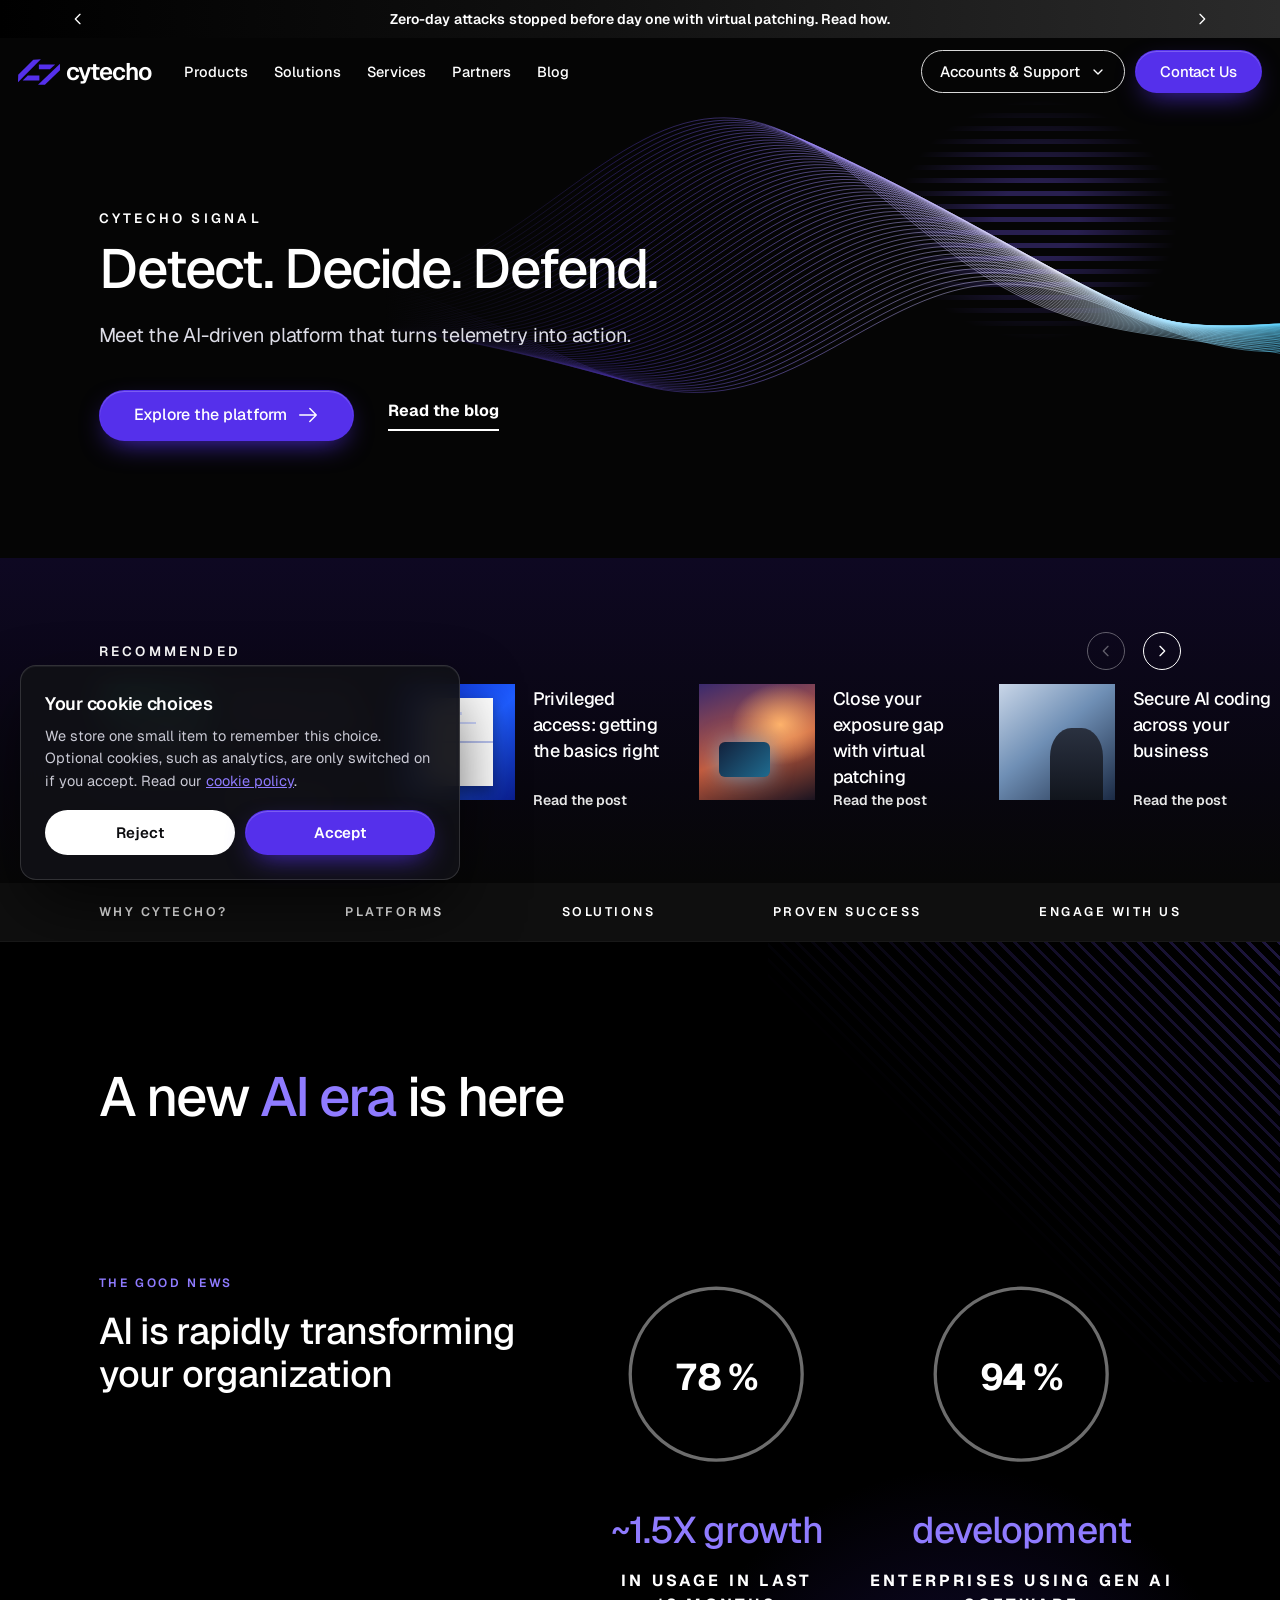
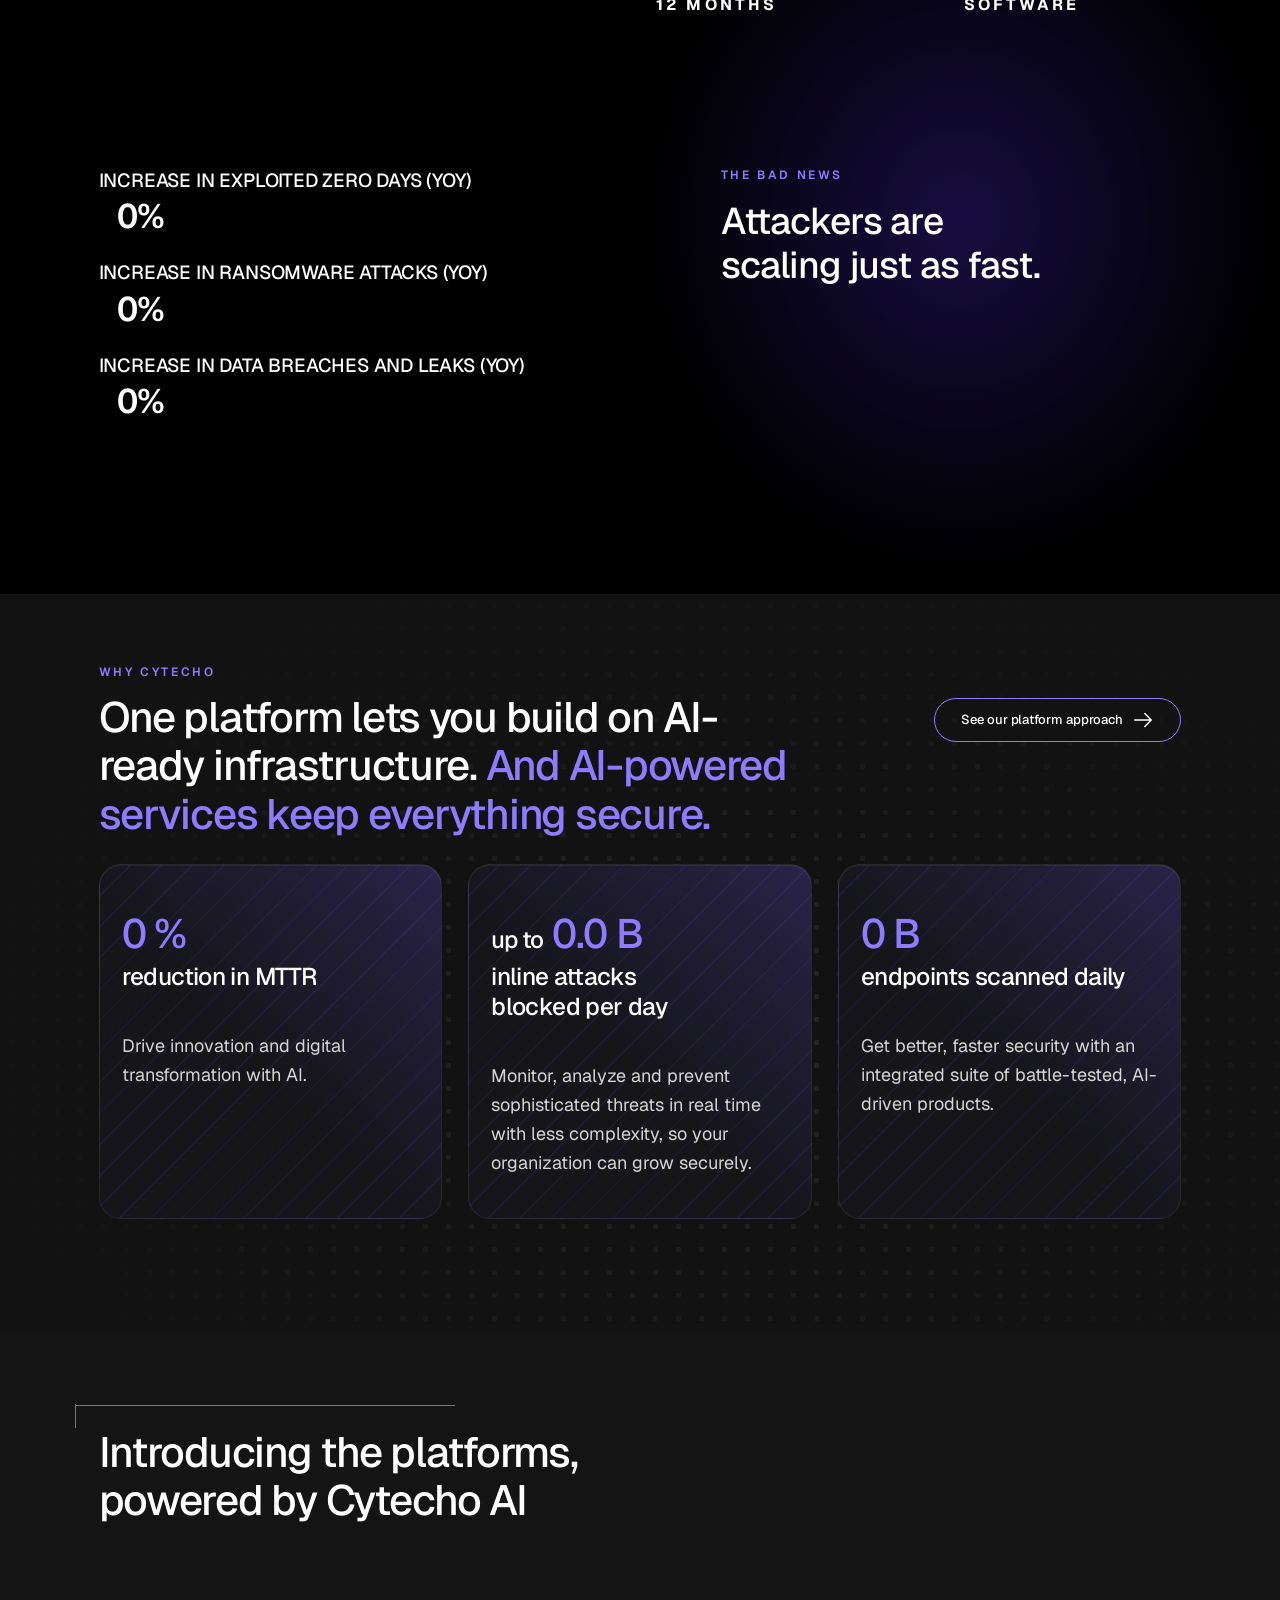
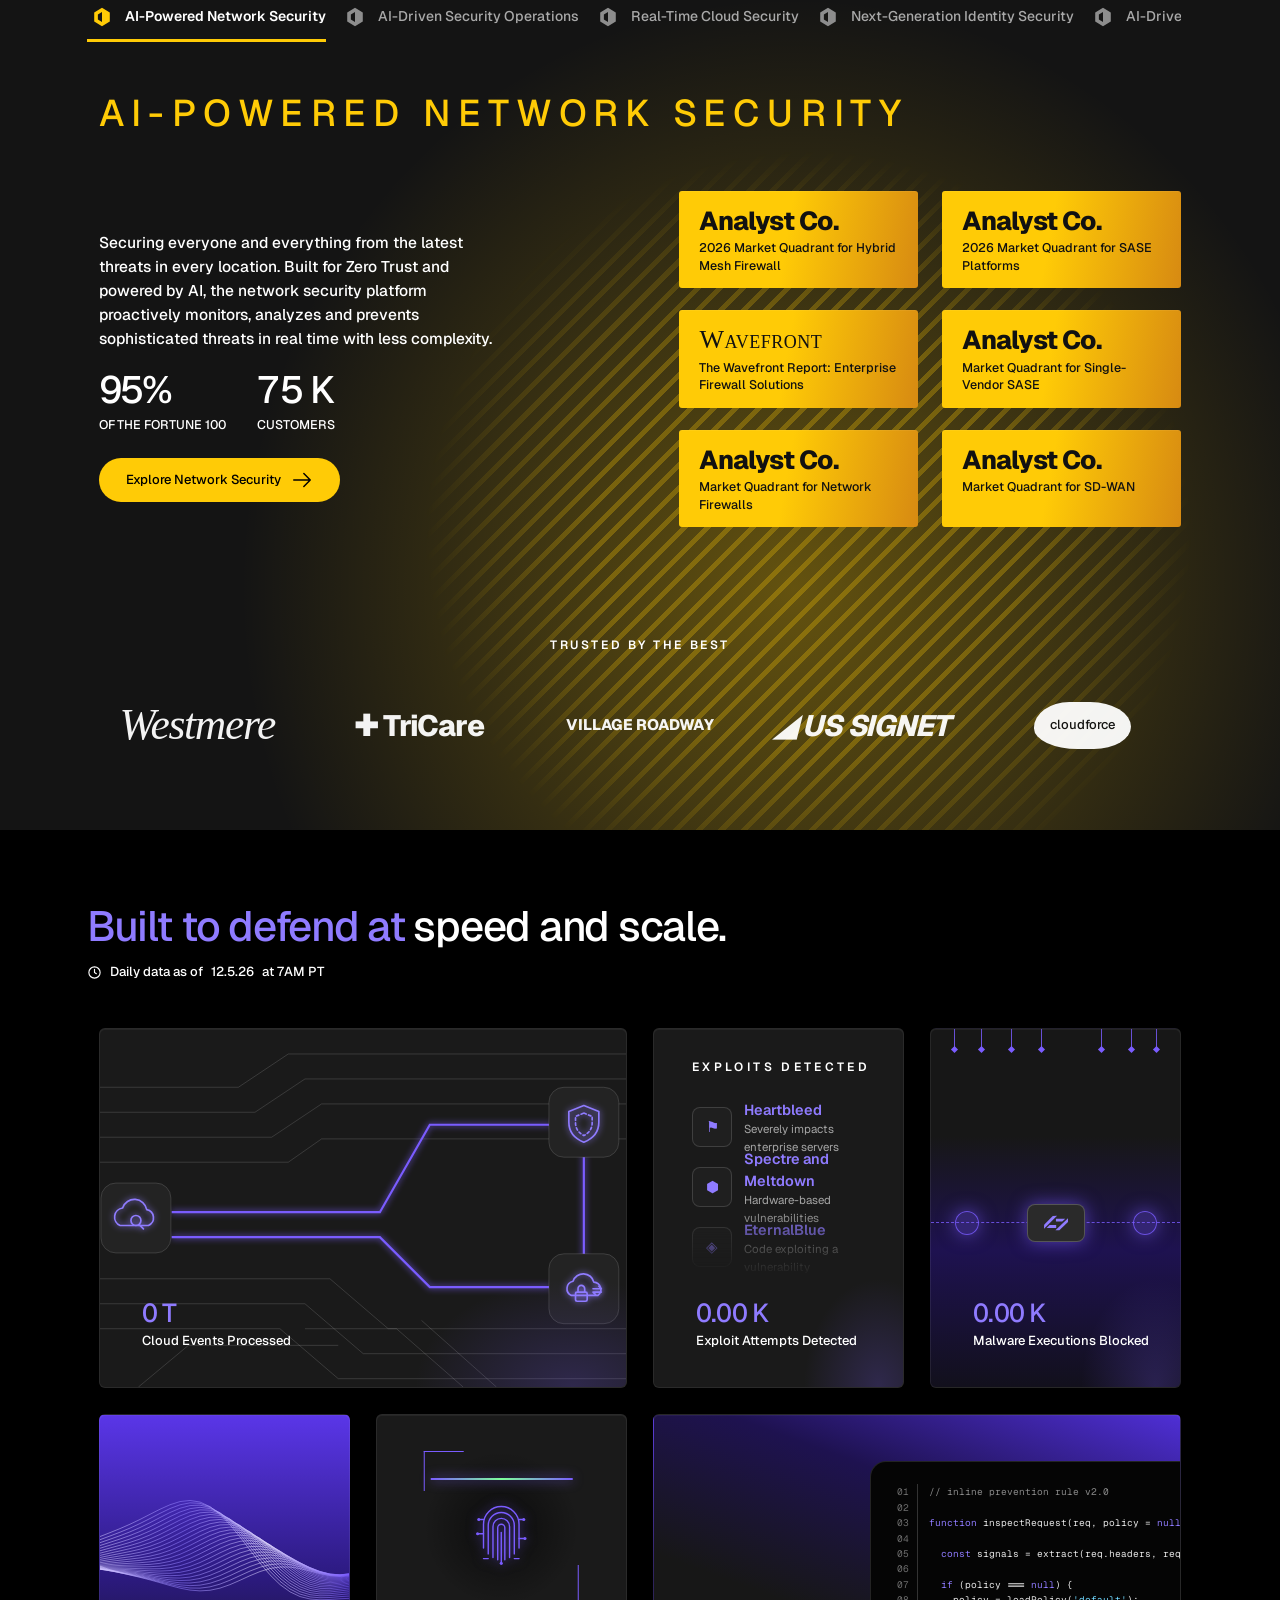
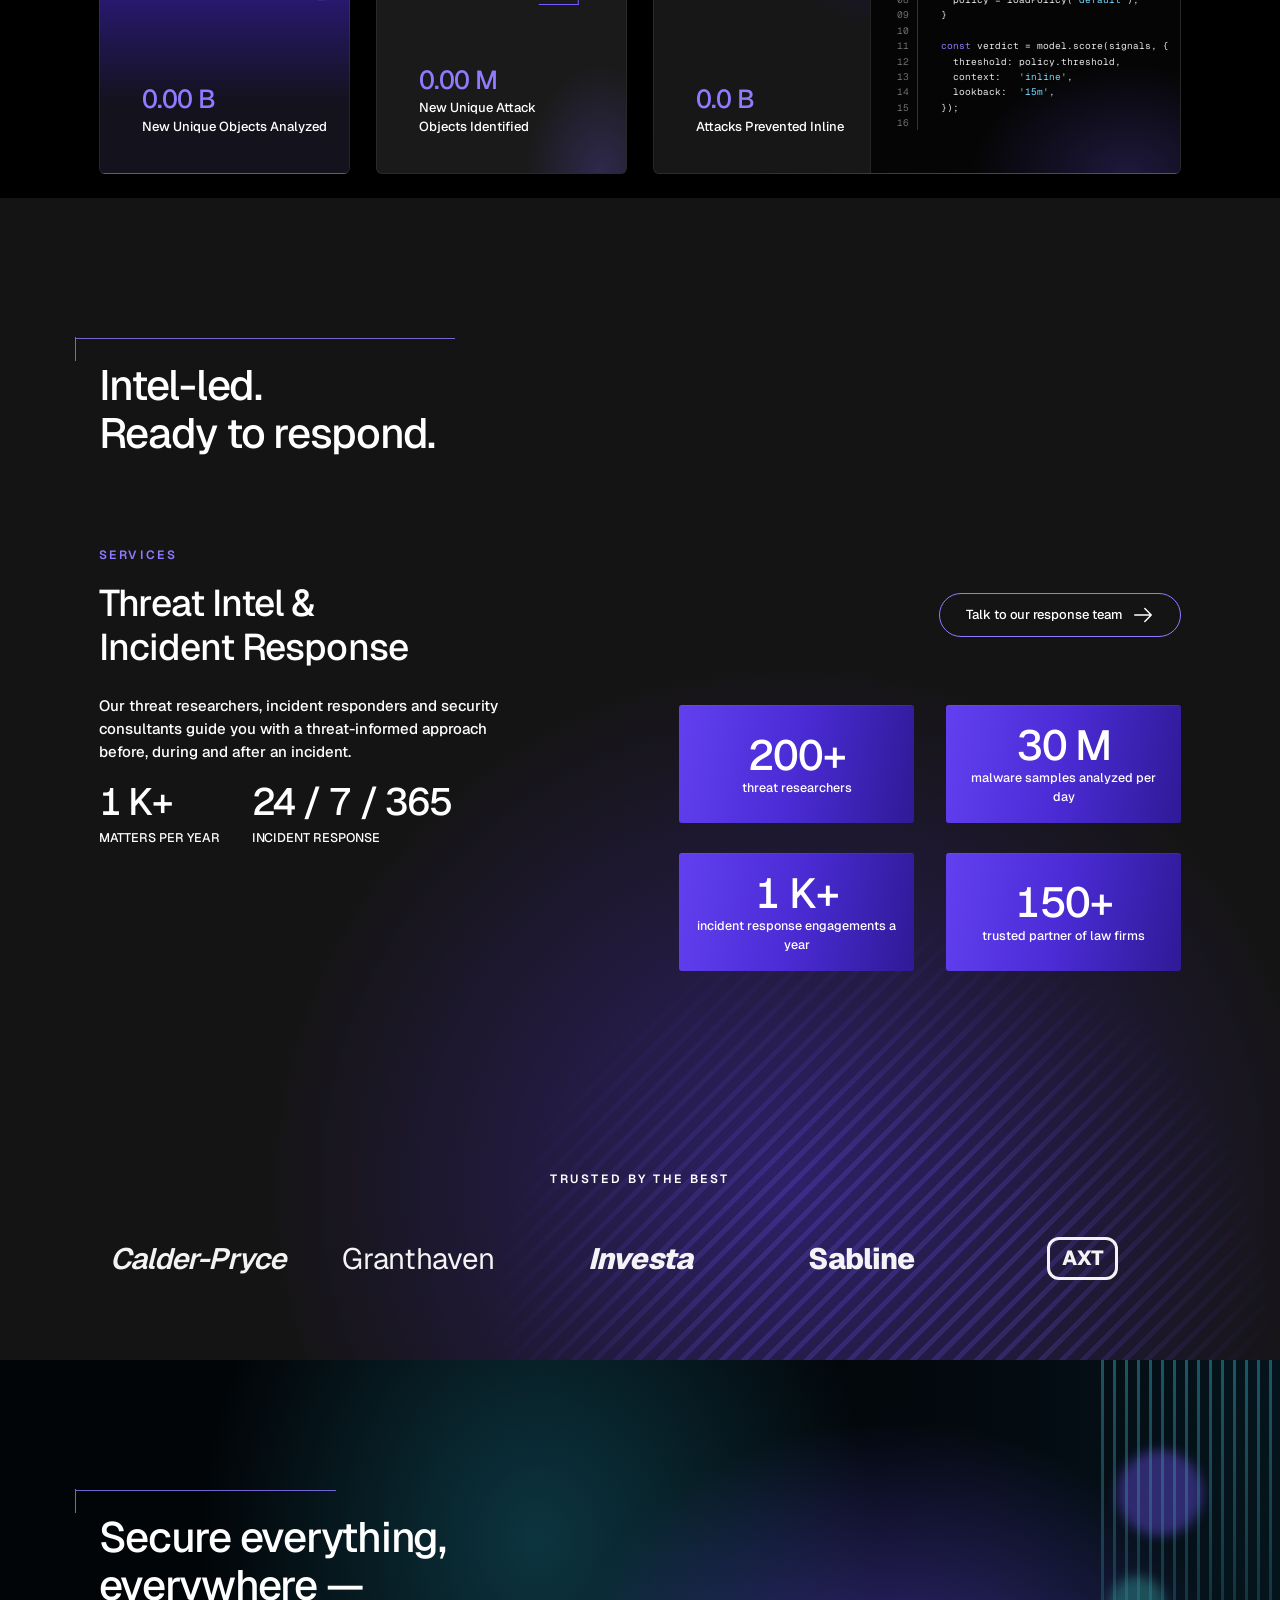
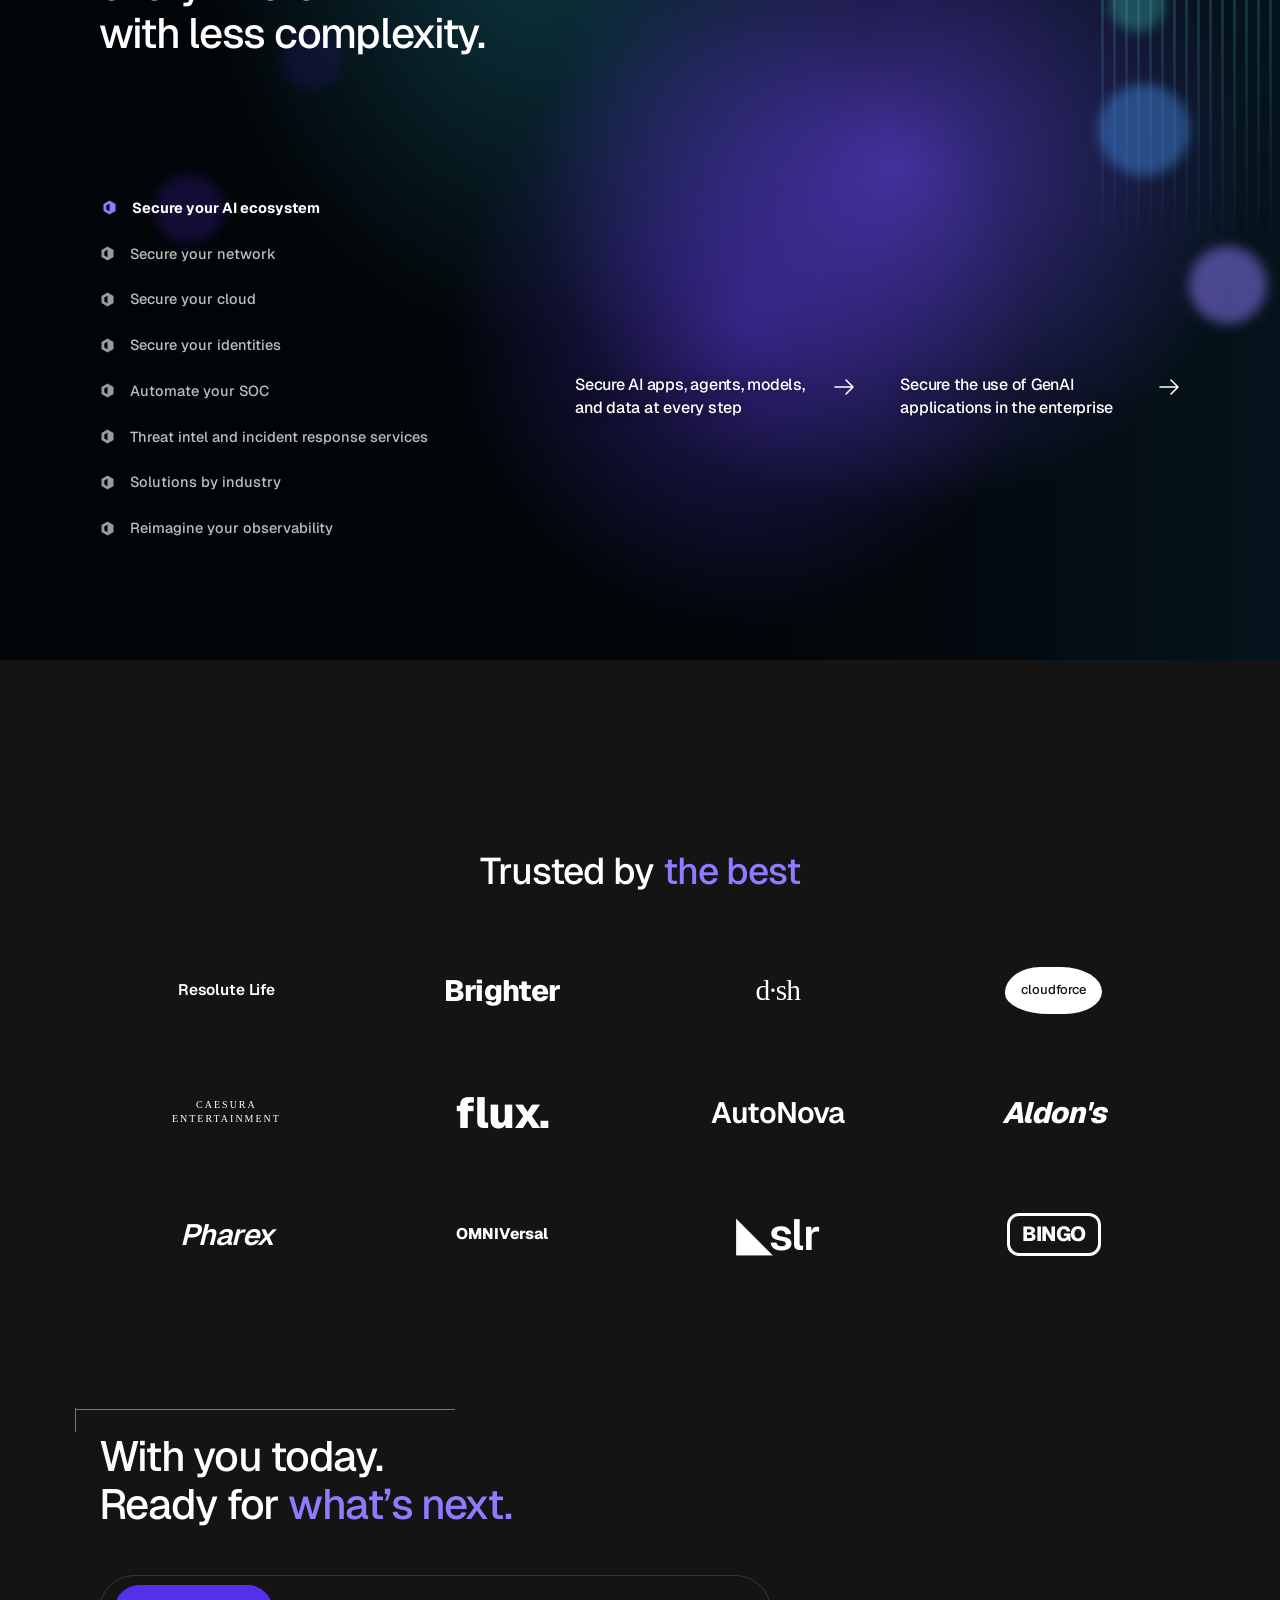
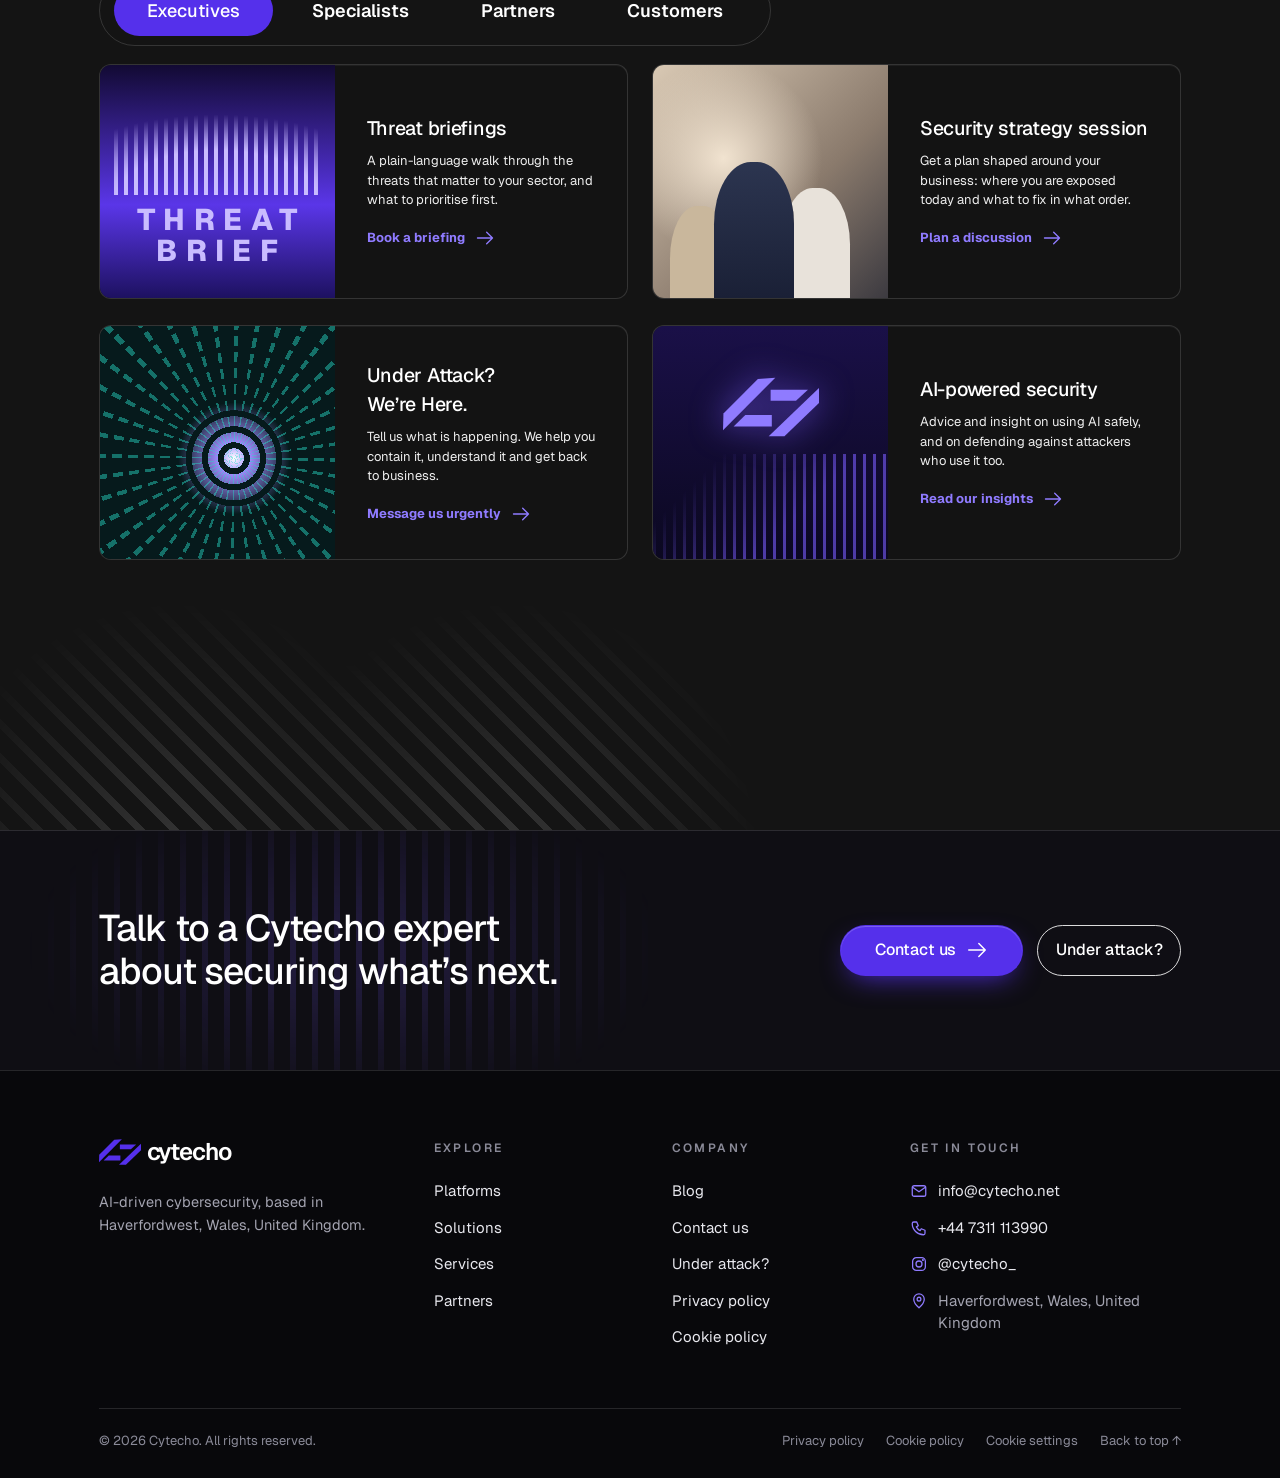
==== index.html @ 9f9cb72b "Initial website" ====
<!doctype html>
<html lang="en" id="top">
<head>
<meta charset="utf-8">
<meta name="viewport" content="width=device-width, initial-scale=1">
<title>Cytecho - Enterprise Cybersecurity</title>
<meta name="description" content="Cytecho — Leader in Cybersecurity Protection & Software for enterprises.">
<link rel="icon" href="logo.svg" type="image/svg+xml">
<link rel="preconnect" href="https://fonts.googleapis.com">
<link rel="preconnect" href="https://fonts.gstatic.com" crossorigin>
<link href="https://fonts.googleapis.com/css2?family=Geist:wght@300..800&family=Geist+Mono:wght@400;500&display=swap" rel="stylesheet">
<link rel="stylesheet" href="styles.css">
</head>
<body>

<script src="layout.js"></script>

<main>

<!-- ============ Hero ============ -->
<section class="hero">
  <div class="hero-stripes" aria-hidden="true"></div>
  <canvas class="hero-canvas" id="heroCanvas" aria-hidden="true"></canvas>
  <div class="hero-fade" aria-hidden="true"></div>
  <div class="wrap hero-inner">
    <p class="eyebrow eyebrow-lg">Cytecho Signal</p>
    <h1>Detect. Decide. Defend.</h1>
    <p class="hero-sub">Meet the AI-driven platform that turns telemetry into action.</p>
    <div class="hero-cta">
      <a class="btn btn-primary btn-lg" href="#platforms">Explore the platform <svg><use href="#i-arrow"/></svg></a>
      <a class="link-underline" href="blog.html">Read the blog</a>
    </div>
  </div>
</section>

<!-- ============ Recommended ============ -->
<section class="reco">
  <div class="wrap">
    <div class="reco-head">
      <h2 class="eyebrow eyebrow-lg">Recommended</h2>
      <div class="reco-nav">
        <button class="round-btn" id="recoPrev" aria-label="Previous"><svg><use href="#i-chev-l"/></svg></button>
        <button class="round-btn" id="recoNext" aria-label="Next"><svg><use href="#i-chev-r"/></svg></button>
      </div>
    </div>
  </div>
  <div class="reco-track" id="recoTrack">
    <a class="reco-card" href="blog.html#frontier-ai-security"><span class="thumb t-aurora"><b>CYTECHO<i>LABS</i></b></span><span class="reco-body"><strong>Security in the era of frontier AI</strong><em>Read the post</em></span></a>
    <a class="reco-card" href="blog.html#privileged-access-basics"><span class="thumb t-report"></span><span class="reco-body"><strong>Privileged access: getting the basics right</strong><em>Read the post</em></span></a>
    <a class="reco-card" href="blog.html#virtual-patching-explained"><span class="thumb t-sunset"></span><span class="reco-body"><strong>Close your exposure gap with virtual patching</strong><em>Read the post</em></span></a>
    <a class="reco-card" href="blog.html#secure-ai-coding"><span class="thumb t-office"></span><span class="reco-body"><strong>Secure AI coding across your business</strong><em>Read the post</em></span></a>
    <a class="reco-card" href="blog.html#threat-landscape-2026"><span class="thumb t-magma"></span><span class="reco-body"><strong>What we are watching in the 2026 threat landscape</strong><em>Read the post</em></span></a>
    <a class="reco-card" href="blog.html#agentic-ai-soc"><span class="thumb t-grid"></span><span class="reco-body"><strong>What agentic AI means for your SOC</strong><em>Read the post</em></span></a>
  </div>
</section>

<!-- ============ Sticky section nav ============ -->
<nav class="section-nav" id="sectionNav" aria-label="On this page">
  <div class="wrap section-nav-inner">
    <a href="#why" data-spy="why">Why Cytecho?</a>
    <a href="#platforms" data-spy="platforms">Platforms</a>
    <a href="#solutions" data-spy="solutions">Solutions</a>
    <a href="#proven" data-spy="proven">Proven Success</a>
    <a href="#engage" data-spy="engage">Engage with Us</a>
  </div>
</nav>

<!-- ============ AI world ============ -->
<section class="ai" id="why">
  <div class="ai-hatch" aria-hidden="true"></div>
  <div class="ai-glow" aria-hidden="true"></div>
  <div class="wrap">
    <h2 class="display">A new <span class="accent">AI era</span> is here</h2>

    <div class="good">
      <div class="good-copy">
        <p class="eyebrow accent">The good news</p>
        <h3 class="h-lg">AI is rapidly transforming your organization</h3>
      </div>
      <div class="rings">
        <figure class="ring" data-pct="78">
          <div class="ring-art">
            <svg viewBox="0 0 120 120"><circle class="ring-track" cx="60" cy="60" r="52"/><circle class="ring-fill" cx="60" cy="60" r="52"/></svg>
            <span class="ring-num"><b data-count="78">78</b> %</span>
          </div>
          <figcaption><strong>~1.5X growth</strong><span>in usage in last<br>12 months</span></figcaption>
        </figure>
        <figure class="ring" data-pct="94">
          <div class="ring-art">
            <svg viewBox="0 0 120 120"><circle class="ring-track" cx="60" cy="60" r="52"/><circle class="ring-fill" cx="60" cy="60" r="52"/></svg>
            <span class="ring-num"><b data-count="94">94</b> %</span>
          </div>
          <figcaption><strong>development</strong><span>enterprises using gen AI<br>software</span></figcaption>
        </figure>
      </div>
    </div>

    <div class="bad">
      <div class="bars">
        <div class="bar-row" style="--p:56"><p>Increase in exploited zero days (YoY)</p><div class="bar-line"><span class="bar"></span><b><span data-count="56">56</span>%</b></div></div>
        <div class="bar-row" style="--p:73"><p>Increase in ransomware attacks (YoY)</p><div class="bar-line"><span class="bar"></span><b><span data-count="73">73</span>%</b></div></div>
        <div class="bar-row" style="--p:56"><p>Increase in data breaches and leaks (YoY)</p><div class="bar-line"><span class="bar"></span><b><span data-count="56">56</span>%</b></div></div>
      </div>
      <div class="bad-copy">
        <p class="eyebrow accent">The bad news</p>
        <h3 class="h-lg">Attackers are scaling just as fast.</h3>
      </div>
    </div>
  </div>
</section>

<!-- ============ Why ============ -->
<section class="why">
  <div class="dots" aria-hidden="true"></div>
  <div class="wrap">
    <div class="why-head">
      <div>
        <p class="eyebrow accent">Why Cytecho</p>
        <h2 class="h-xl">One platform lets you build on AI-ready infrastructure. <span class="accent">And AI-powered services keep everything secure.</span></h2>
      </div>
      <a class="btn btn-outline-accent" href="#platforms">See our platform approach <svg><use href="#i-arrow"/></svg></a>
    </div>
    <div class="why-cards">
      <article class="stat-card">
        <p class="stat-num"><span data-count="90">90</span> %</p>
        <h3>reduction in MTTR</h3>
        <p>Drive innovation and digital transformation with AI.</p>
      </article>
      <article class="stat-card">
        <p class="stat-num"><small>up to</small> <span data-count="30.9" data-dec="1">30.9</span> B</p>
        <h3>inline attacks blocked per day</h3>
        <p>Monitor, analyze and prevent sophisticated threats in real time with less complexity, so your organization can grow securely.</p>
      </article>
      <article class="stat-card">
        <p class="stat-num"><span data-count="480">480</span> B</p>
        <h3>endpoints scanned daily</h3>
        <p>Get better, faster security with an integrated suite of battle-tested, AI-driven products.</p>
      </article>
    </div>
  </div>
</section>

<!-- ============ Platforms ============ -->
<section class="platforms" id="platforms">
  <div class="plat-art" aria-hidden="true"></div>
  <div class="wrap">
    <div class="rule" aria-hidden="true"></div>
    <h2 class="h-xl plat-heading">Introducing the platforms, powered by Cytecho AI</h2>
    <div class="plat-tabs" id="platTabs" role="tablist"></div>
    <div class="plat-panel" id="platPanel" role="tabpanel"></div>
  </div>
</section>

<!-- ============ Bento ============ -->
<section class="bento-sec">
  <div class="wrap">
    <h2 class="h-xl"><span class="accent">Built to defend at</span> speed and scale.</h2>
    <p class="stamp"><svg><use href="#i-clock"/></svg> Daily data as of <span id="stamp">today</span> at 7AM PT</p>

    <div class="bento">
      <article class="tile tile-wide">
        <svg class="circuit" viewBox="0 0 800 430" preserveAspectRatio="xMidYMid slice" aria-hidden="true">
          <defs>
            <filter id="glow" x="-50%" y="-50%" width="200%" height="200%"><feGaussianBlur stdDeviation="4" result="b"/><feMerge><feMergeNode in="b"/><feMergeNode in="SourceGraphic"/></feMerge></filter>
          </defs>
          <g class="traces">
            <path d="M0 70h250l60-40h490M0 100h270l60-40h470M0 130h290l60-40h450M0 160h310l40-28h450"/>
            <path d="M0 330h330l70 60h400M0 360h300l70 60h430M0 300h360l70 60h370M130 430l60-50h180"/>
            <path d="M520 430l-80-70H330M560 430l-90-80"/>
          </g>
          <g class="hot" filter="url(#glow)">
            <path d="M170 220h250l60-105h145"/>
            <path d="M170 250h250l60 60h145"/>
            <path d="M665 150v130"/>
          </g>
          <g class="nodes">
            <rect x="85" y="185" width="84" height="84" rx="18"/><rect x="623" y="70" width="84" height="84" rx="18"/><rect x="623" y="270" width="84" height="84" rx="18"/>
          </g>
          <g class="glyphs" filter="url(#glow)">
            <path d="M108 236a11 11 0 0 1 3-21 15 15 0 0 1 29 2 10 10 0 0 1 2 19z"/><circle cx="127" cy="230" r="6"/><path d="M131 235l5 5"/>
            <path d="M665 92l18 7v13c0 12-8 20-18 24-10-4-18-12-18-24V99z"/><path d="M665 101l10 4v8c0 7-4 12-10 15-6-3-10-8-10-15v-8z" stroke-dasharray="3 3"/>
            <path d="M650 320a9 9 0 0 1 2-17 13 13 0 0 1 25 1 9 9 0 0 1 5 16z"/><rect x="655" y="316" width="14" height="11" rx="2"/><path d="M658 316v-4a4 4 0 0 1 8 0v4M676 312h10l-3-3M686 316h-10l3 3"/>
          </g>
        </svg>
        <div class="tile-foot"><p class="tile-num"><span data-count="1">1</span> T</p><p>Cloud Events Processed</p></div>
      </article>

      <article class="tile">
        <p class="eyebrow tile-eyebrow">Exploits detected</p>
        <div class="exploits">
          <ul>
            <li><i>⚑</i><span><b>Heartbleed</b>Severely impacts enterprise servers</span></li>
            <li><i>⬢</i><span><b>Spectre and Meltdown</b>Hardware-based vulnerabilities</span></li>
            <li><i>◈</i><span><b>EternalBlue</b>Code exploiting a vulnerability</span></li>
            <li><i>▣</i><span><b>ZeroLogon</b>Elevation of privilege vulnerability</span></li>
            <li><i>◆</i><span><b>Log4Shell</b>Remote code execution in logging</span></li>
            <li><i>⬟</i><span><b>Shellshock</b>Command injection through the shell</span></li>
          </ul>
        </div>
        <div class="tile-foot"><p class="tile-num"><span data-count="5.65" data-dec="2">5.65</span> K</p><p>Exploit Attempts Detected</p></div>
      </article>

      <article class="tile tile-rain">
        <div class="rain" aria-hidden="true"><i></i><i></i><i></i><i></i><i></i><i></i><i></i></div>
        <div class="shield-line" aria-hidden="true"><span></span><span class="core"><svg><use href="#i-mark"/></svg></span><span></span></div>
        <div class="tile-foot"><p class="tile-num"><span data-count="689.23" data-dec="2">689.23</span> K</p><p>Malware Executions Blocked</p></div>
      </article>

      <article class="tile tile-waves">
        <canvas id="tileWaves" aria-hidden="true"></canvas>
        <div class="tile-foot"><p class="tile-num"><span data-count="6.59" data-dec="2">6.59</span> B</p><p>New Unique Objects Analyzed</p></div>
      </article>

      <article class="tile">
        <div class="scan" aria-hidden="true">
          <svg viewBox="0 0 120 150">
            <g fill="none" stroke="currentColor" stroke-width="2.4" stroke-linecap="round">
              <path d="M38 118V70a22 22 0 0 1 44 0v48"/><path d="M46 124V72a14 14 0 0 1 28 0v52"/><path d="M54 128V74a6 6 0 0 1 12 0v54"/>
              <path d="M30 108V68a30 30 0 0 1 60 0v40"/><path d="M60 82v50"/>
              <path d="M30 60h-8M30 84h-10M90 60h8M90 92h10M38 126h-8M82 126h8"/>
            </g>
            <g fill="currentColor"><circle cx="20" cy="84" r="2.6"/><circle cx="100" cy="92" r="2.6"/><circle cx="22" cy="60" r="2.6"/><circle cx="98" cy="60" r="2.6"/><circle cx="60" cy="134" r="2.6"/></g>
          </svg>
          <b class="scan-bar"></b>
        </div>
        <div class="tile-foot"><p class="tile-num"><span data-count="19.46" data-dec="2">19.46</span> M</p><p>New Unique Attack Objects Identified</p></div>
      </article>

      <article class="tile tile-wide tile-code">
        <div class="code-win" aria-hidden="true"><pre id="code"></pre></div>
        <div class="tile-foot"><p class="tile-num"><span data-count="11.3" data-dec="1">11.3</span> B</p><p>Attacks Prevented Inline</p></div>
      </article>
    </div>
  </div>
</section>

<!-- ============ Services ============ -->
<section class="services" id="services">
  <div class="svc-art" aria-hidden="true"></div>
  <div class="wrap">
    <div class="rule" aria-hidden="true"></div>
    <h2 class="h-xl">Intel-led.<br>Ready to respond.</h2>
    <div class="svc-grid">
      <div class="svc-copy">
        <p class="eyebrow accent">Services</p>
        <h3 class="h-lg">Threat Intel &amp;<br>Incident Response</h3>
        <p class="lead">Our threat researchers, incident responders and security consultants guide you with a threat-informed approach before, during and after an incident.</p>
        <div class="mini-stats">
          <div><b>1 K+</b><span>Matters per year</span></div>
          <div><b>24 / 7 / 365</b><span>Incident response</span></div>
        </div>
      </div>
      <div class="svc-side">
        <a class="btn btn-outline-accent" href="contact.html">Talk to our response team <svg><use href="#i-arrow"/></svg></a>
        <div class="svc-tiles">
          <div><b>200+</b><span>threat researchers</span></div>
          <div><b>30 M</b><span>malware samples analyzed per day</span></div>
          <div><b>1 K+</b><span>incident response engagements a year</span></div>
          <div><b>150+</b><span>trusted partner of law firms</span></div>
        </div>
      </div>
    </div>
    <p class="eyebrow center trusted-label">Trusted by the best</p>
    <div class="logo-row">
      <span class="logo l-ital">Calder-Pryce</span><span class="logo l-light">Granthaven</span><span class="logo l-heavy l-ital">Investa</span><span class="logo l-heavy">Sabline</span><span class="logo l-box">AXT</span>
    </div>
  </div>
</section>

<!-- ============ Solutions ============ -->
<section class="solutions" id="solutions">
  <div class="sol-art" aria-hidden="true"><i></i><i></i><i></i><i></i><i></i><i></i></div>
  <div class="wrap sol-inner">
    <div class="sol-left">
      <div class="rule" aria-hidden="true"></div>
      <h2 class="h-xl">Secure everything,<br>everywhere —<br>with less complexity.</h2>
      <ul class="sol-list" id="solList"></ul>
    </div>
    <div class="sol-links" id="solLinks"></div>
  </div>
</section>

<!-- ============ Proven success ============ -->
<section class="proven" id="proven">
  <div class="wrap">
    <h2 class="h-lg center">Trusted by <span class="accent">the best</span></h2>
    <div class="logo-grid">
      <span class="logo l-sm">Resolute Life</span><span class="logo l-heavy">Brighter</span><span class="logo l-serif">d·sh</span><span class="logo l-cloud">cloudforce</span>
      <span class="logo l-serif l-xs">CAESURA<br>ENTERTAINMENT</span><span class="logo l-heavy l-big">flux.</span><span class="logo">AutoNova</span><span class="logo l-heavy l-ital">Aldon's</span>
      <span class="logo l-ital">Pharex</span><span class="logo l-sm l-bold">OMNIVersal</span><span class="logo l-big">◣slr</span><span class="logo l-box">BINGO</span>
    </div>
  </div>
</section>

<!-- ============ Engage ============ -->
<section class="engage" id="engage">
  <div class="wrap">
    <div class="rule" aria-hidden="true"></div>
    <h2 class="h-xl">With you today.<br>Ready for <span class="accent">what’s next.</span></h2>
    <div class="pill-tabs" id="engageTabs" role="tablist"></div>
    <div class="engage-grid" id="engageGrid"></div>
  </div>
  <div class="engage-hatch" aria-hidden="true"></div>
</section>

<!-- ============ Call to action ============ -->
<section class="cta-band">
  <div class="wrap cta-inner">
    <h2 class="h-lg">Talk to a Cytecho expert about securing what’s next.</h2>
    <div class="cta-actions">
      <a class="btn btn-primary btn-lg" href="contact.html">Contact us <svg><use href="#i-arrow"/></svg></a>
      <a class="btn btn-outline-light btn-lg" href="under-attack.html">Under attack?</a>
    </div>
  </div>
</section>

</main>

<script src="script.js"></script>
</body>
</html>
---- styles.css ----
/* =========================================================
   Design tokens
   ========================================================= */
:root {
  --font: "Geist", "Albert Sans", Arial, "Helvetica Neue", Helvetica, sans-serif;
  --mono: "Geist Mono", "JetBrains Mono", ui-monospace, Menlo, monospace;

  --bg: #141414;
  --black: #000;
  --ink: #fff;
  --muted: #c8c8c8;
  --line: rgba(255, 255, 255, .12);

  --brand: #5530eb;         /* logo purple: buttons and fills */
  --brand-bright: #8f7bff;  /* lighter tint: text and lines on dark */
  --brand-deep: #3d1fc4;
  --yellow: #ffcb06;
  --green: #00cc66;
  --blue: #2a5cff;

  --gutter: clamp(20px, 7.7vw, 156px);
  --h1: clamp(38px, 4.3vw, 66px);
  --h-xl: clamp(30px, 3.3vw, 50px);
  --h-lg: clamp(26px, 2.9vw, 44px);
}

*, *::before, *::after { box-sizing: border-box; }
html { scroll-behavior: smooth; scroll-padding-top: 64px; }
body {
  margin: 0;
  background: var(--bg);
  color: var(--ink);
  font-family: var(--font);
  font-size: 16px;
  line-height: 1.5;
  -webkit-font-smoothing: antialiased;
  overflow-x: hidden;
}
h1, h2, h3, h4, p, ul, figure { margin: 0; }
ul { padding: 0; list-style: none; }
a { color: inherit; text-decoration: none; }
button { font: inherit; color: inherit; background: none; border: 0; cursor: pointer; padding: 0; }
svg { width: 24px; height: 24px; flex: none; }
:focus-visible { outline: 2px solid var(--brand-bright); outline-offset: 3px; }

.wrap { width: min(100% - 2 * var(--gutter), 1690px); margin-inline: auto; position: relative; }
.accent { color: var(--brand-bright); }
.center { text-align: center; }

.eyebrow {
  font-size: 13px; font-weight: 700; letter-spacing: .22em; text-transform: uppercase; line-height: 1.4;
}
.eyebrow-lg { font-size: 16px; letter-spacing: .24em; }
.display { font-size: var(--h1); font-weight: 500; line-height: 1.12; letter-spacing: -.005em; }
.h-xl { font-size: var(--h-xl); font-weight: 500; line-height: 1.2; }
.h-lg { font-size: var(--h-lg); font-weight: 500; line-height: 1.22; }
.lead { font-size: 15px; font-weight: 500; line-height: 1.55; }

/* Thin rule with a tick, used above section headings */
.rule { position: relative; width: min(380px, 60%); height: 1px; background: var(--brand-bright); opacity: .8; margin: 0 0 22px -24px; }
.rule::before { content: ""; position: absolute; left: 0; top: -1px; width: 1px; height: 24px; background: var(--brand-bright); }

/* ---------- Buttons ---------- */
.btn {
  display: inline-flex; align-items: center; gap: 10px;
  padding: 10px 24px; border-radius: 36px; border: 1px solid transparent;
  font-size: 15px; font-weight: 500; letter-spacing: .02em; line-height: 1.4; white-space: nowrap;
  transition: background .2s, color .2s, border-color .2s, transform .2s;
}
.btn svg { width: 22px; height: 22px; transition: transform .2s; }
.btn:hover svg { transform: translateX(4px); }
.btn-primary { background: var(--brand); color: #fff; }
.btn-primary:hover { background: #6845ff; }
.btn-lg { padding: 13px 34px; font-size: 16px; font-weight: 600; }
.btn-sm { padding: 6px 20px; font-size: 14px; font-weight: 700; }
.btn-outline-light { border-color: rgba(255,255,255,.85); color: #fff; padding-inline: 18px; }
.btn-outline-light:hover { background: #fff; color: #000; }
.btn-outline-accent { border-color: var(--brand-bright); color: #fff; font-size: 13px; font-weight: 700; padding: 10px 26px; }
.btn-outline-accent:hover { background: var(--brand); border-color: var(--brand); color: #fff; }
.ico-sm { width: 16px !important; height: 16px !important; }
.link-underline { font-weight: 700; font-size: 16px; padding-bottom: 6px; border-bottom: 2px solid #fff; transition: color .2s, border-color .2s; }
.link-underline:hover { color: var(--brand-bright); border-color: var(--brand-bright); }
.round-btn { width: 38px; height: 38px; border-radius: 50%; border: 1.5px solid #fff; display: grid; place-items: center; transition: background .2s, color .2s, opacity .2s; }
.round-btn svg { width: 16px; height: 16px; }
.round-btn:hover { background: #fff; color: #000; }
.round-btn[disabled] { opacity: .35; pointer-events: none; }

/* =========================================================
   Announcement bar + header
   ========================================================= */
.announce {
  position: relative; z-index: 30; height: 38px;
  display: flex; align-items: center; justify-content: space-between;
  padding: 0 clamp(16px, 5vw, 100px);
  background: linear-gradient(90deg, #000 0%, #101010 45%, #2b2b2b 100%);
  font-size: 14px; font-weight: 600; letter-spacing: .01em;
}
.announce-text { flex: 1; text-align: center; overflow: hidden; white-space: nowrap; text-overflow: ellipsis; transition: opacity .25s, transform .25s; }
.announce-text.out { opacity: 0; transform: translateY(6px); }
.announce-text a:hover { text-decoration: underline; }
.announce-btn { width: 28px; height: 28px; display: grid; place-items: center; }
.announce-btn svg { width: 16px; height: 16px; }

.site-header {
  position: absolute; z-index: 25; top: 38px; left: 0; right: 0;
  display: flex; align-items: center; gap: 22px;
  padding: 12px 18px;
}
.brand { display: inline-flex; align-items: center; gap: 6px; color: #fff; }
.brand-mark { width: 42px; height: 26px; color: var(--brand); }
.brand-word { font-size: 23px; font-weight: 700; letter-spacing: -.02em; line-height: .9; display: grid; }

.main-nav { display: flex; gap: 2px; }
.main-nav a { padding: 8px 12px; font-size: 14.5px; font-weight: 500; border-radius: 6px; transition: color .2s; white-space: nowrap; }
.main-nav a:hover { color: var(--brand-bright); }
.header-tools { margin-left: auto; display: flex; align-items: center; gap: 10px; }
.nav-toggle { display: none; width: 40px; height: 40px; flex-direction: column; justify-content: center; gap: 5px; align-items: center; }
.nav-toggle span { width: 22px; height: 2px; background: #fff; transition: transform .2s, opacity .2s; }
.nav-toggle[aria-expanded="true"] span:nth-child(1) { transform: translateY(7px) rotate(45deg); }
.nav-toggle[aria-expanded="true"] span:nth-child(2) { opacity: 0; }
.nav-toggle[aria-expanded="true"] span:nth-child(3) { transform: translateY(-7px) rotate(-45deg); }

/* =========================================================
   Hero
   ========================================================= */
.hero { position: relative; min-height: clamp(520px, 37vw, 720px); background: #050505; display: flex; align-items: center; overflow: hidden; }
.hero-stripes {
  position: absolute; right: 8%; top: 12%; width: 22%; height: 46%;
  background: repeating-linear-gradient(180deg, rgba(122,92,255,.55) 0 5px, transparent 5px 13px);
  -webkit-mask-image: radial-gradient(closest-side, #000 30%, transparent 100%); mask-image: radial-gradient(closest-side, #000 30%, transparent 100%);
  opacity: .55;
}
.hero-canvas { position: absolute; inset: 0; width: 100%; height: 100%; }
.hero-fade { position: absolute; inset: 0; background: linear-gradient(90deg, #050505 12%, rgba(5,5,5,.75) 36%, rgba(5,5,5,0) 62%), linear-gradient(0deg, rgba(5,5,5,.9), transparent 22%); }
.hero-inner { padding-block: 150px 96px; z-index: 2; }
.hero h1 { font-size: var(--h1); font-weight: 500; line-height: 1.1; margin: 12px 0 22px; letter-spacing: -.005em; }
.hero-sub { font-size: clamp(18px, 1.55vw, 25px); font-weight: 500; }
.hero-cta { display: flex; flex-wrap: wrap; align-items: center; gap: 34px; margin-top: 40px; }

/* =========================================================
   Recommended
   ========================================================= */
.reco { background: linear-gradient(180deg, #0e0822 0%, #08060f 70%, #070707 100%); padding: 74px 0 72px; overflow: hidden; }
.reco-head { display: flex; align-items: center; justify-content: space-between; margin-bottom: 14px; }
.reco-nav { display: flex; gap: 18px; }
.reco-track {
  display: flex; gap: 20px; overflow-x: auto; scroll-snap-type: x mandatory; scrollbar-width: none;
  padding-inline: max(var(--gutter), calc((100% - 1690px) / 2)); scroll-padding-inline: max(var(--gutter), calc((100% - 1690px) / 2));
}
.reco-track::-webkit-scrollbar { display: none; }
.reco-card { flex: 0 0 clamp(280px, 21vw, 412px); display: flex; gap: 18px; scroll-snap-align: start; }
.thumb { flex: 0 0 116px; height: 116px; position: relative; overflow: hidden; display: grid; place-items: center; transition: transform .3s; }
.reco-card:hover .thumb { transform: scale(1.04); }
.reco-body { display: flex; flex-direction: column; justify-content: space-between; padding: 2px 0 0; }
.reco-body strong { font-size: 18px; font-weight: 500; line-height: 1.45; }
.reco-body em { font-style: normal; font-size: 14px; font-weight: 600; color: #e6e6e6; }
.reco-card:hover em { color: var(--brand-bright); }
.t-aurora { background: radial-gradient(120% 80% at 30% 0%, #37e0a0 0%, transparent 55%), radial-gradient(100% 90% at 90% 20%, #2c7a5c, transparent 60%), linear-gradient(180deg, #0c2a2a, #0a0f14); }
.t-aurora b { font-size: 15px; letter-spacing: .04em; font-weight: 500; font-style: italic; color: #fff; text-align: center; line-height: 1; }
.t-aurora i { display: block; font-weight: 800; font-size: 19px; }
.t-report { background: linear-gradient(135deg, #0a2bd6, #1f5dff 55%, #0a1d8c); }
.t-report::after { content: ""; position: absolute; inset: 14px 22px; background: linear-gradient(#cfd8ff 0 0) 12px 14px / 40% 3px no-repeat, linear-gradient(#cfd8ff 0 0) 12px 24px / 60% 2px no-repeat, linear-gradient(90deg, transparent 49%, #b9c3ef 49% 51%, transparent 51%), linear-gradient(0deg, transparent 49%, #b9c3ef 49% 51%, transparent 51%), #fff; box-shadow: 0 6px 14px rgba(0,0,0,.4); }
.t-sunset { background: radial-gradient(60% 50% at 70% 35%, #ffb36b, transparent 70%), linear-gradient(160deg, #3a2a6e 0%, #c45a3c 55%, #1a1320 100%); }
.t-sunset::after { content: ""; position: absolute; left: 18%; bottom: 20%; width: 44%; height: 30%; border-radius: 6px; background: linear-gradient(135deg, #12213c, #1f6b8f); box-shadow: 0 0 22px rgba(80,200,255,.6); }
.t-office { background: linear-gradient(140deg, #c9d6e8 0%, #6f8fb5 45%, #1b2a44 100%); }
.t-office::after { content: ""; position: absolute; right: 10%; bottom: 0; width: 46%; height: 62%; border-radius: 40% 40% 0 0; background: linear-gradient(#2a3140, #11151d); }
.t-magma { background: radial-gradient(40% 30% at 60% 60%, #ff4fd8, transparent 70%), radial-gradient(90% 70% at 30% 30%, #c2182b, transparent 70%), #2a050c; }
.t-magma::after { content: ""; position: absolute; inset: 0; background: repeating-radial-gradient(circle at 40% 55%, transparent 0 9px, rgba(255,120,90,.35) 9px 10px); }
.t-grid { background: linear-gradient(#0c1a16, #07100d); }
.t-grid::after { content: ""; position: absolute; inset: 0; background: linear-gradient(rgba(0,204,102,.5) 1px, transparent 1px) 0 0 / 100% 14px, linear-gradient(90deg, rgba(0,204,102,.5) 1px, transparent 1px) 0 0 / 14px 100%; transform: perspective(160px) rotateX(48deg) scale(1.6); transform-origin: bottom; }

/* =========================================================
   Sticky section nav
   ========================================================= */
.section-nav { position: sticky; top: 0; z-index: 20; background: rgba(15,15,15,.94); backdrop-filter: blur(8px); border-bottom: 1px solid rgba(255,255,255,.04); }
.section-nav-inner { display: flex; align-items: center; justify-content: space-between; gap: 24px; height: 58px; overflow-x: auto; scrollbar-width: none; }
.section-nav-inner::-webkit-scrollbar { display: none; }
.section-nav a:not(.btn) { position: relative; font-size: 15px; font-weight: 700; letter-spacing: .2em; white-space: nowrap; padding: 17px 0; transition: color .2s; }
.section-nav a:not(.btn)::after { content: ""; position: absolute; left: 0; right: 0; bottom: 6px; height: 2px; background: var(--brand-bright); transform: scaleX(0); transform-origin: left; transition: transform .3s; }
.section-nav a:not(.btn):hover, .section-nav a.is-active { color: #fff; }
.section-nav a.is-active::after { transform: scaleX(1); }

/* =========================================================
   "AI era" stats
   ========================================================= */
.ai { position: relative; background: #000; padding: 126px 0 150px; overflow: hidden; }
.ai-hatch {
  position: absolute; right: -6%; top: 0; width: 46%; height: 440px;
  background: repeating-linear-gradient(45deg, rgba(122,92,255,.5) 0 3px, transparent 3px 11px);
  -webkit-mask-image: linear-gradient(225deg, #000 0%, rgba(0,0,0,.5) 35%, transparent 62%); mask-image: linear-gradient(225deg, #000 0%, rgba(0,0,0,.5) 35%, transparent 62%);
  opacity: .55;
}
.ai-glow { position: absolute; right: -10%; bottom: -10%; width: 70%; height: 80%; background: radial-gradient(closest-side, rgba(70,40,200,.32), transparent 70%); }
.good { display: grid; grid-template-columns: minmax(0, 1fr) minmax(0, 1.25fr); gap: 40px; align-items: start; margin-top: 148px; }
.good-copy h3 { max-width: 12em; margin-top: 18px; }
.rings { display: flex; justify-content: space-around; gap: 30px; }
.ring { text-align: center; }
.ring-art { position: relative; width: clamp(180px, 15.5vw, 300px); aspect-ratio: 1; margin: 0 auto 30px; }
.ring-art svg { width: 100%; height: 100%; transform: rotate(-90deg); overflow: visible; }
.ring-track { fill: none; stroke: #6d6d6d; stroke-width: 2; }
.ring-fill { fill: none; stroke: var(--brand-bright); stroke-width: 9.5; stroke-dasharray: 326.73; stroke-dashoffset: calc(326.73 * (1 - var(--v, 1))); transition: stroke-dashoffset 1.6s cubic-bezier(.2,.7,.2,1); filter: drop-shadow(0 0 6px rgba(122,92,255,.35)); }
.ring-num { position: absolute; inset: 0; display: grid; place-items: center; font-size: clamp(32px, 2.9vw, 54px); font-weight: 700; }
.ring-num b { font-weight: 700; display: contents; }
.ring figcaption strong { display: block; color: var(--brand-bright); font-size: clamp(30px, 2.9vw, 52px); font-weight: 500; line-height: 1.1; }
.ring figcaption span { display: block; margin-top: 18px; font-size: 16px; font-weight: 700; letter-spacing: .2em; text-transform: uppercase; line-height: 1.5; }

.bad { display: grid; grid-template-columns: minmax(0, 1fr) minmax(0, .82fr); gap: 60px; align-items: start; margin-top: 150px; }
.bar-row { margin-bottom: 26px; }
.bar-row p { font-size: 19px; font-weight: 500; text-transform: uppercase; letter-spacing: -.01em; }
.bar-line { display: flex; align-items: center; gap: 18px; margin-top: 4px; }
.bar { height: 30px; width: calc(var(--p) * 1.02%); max-width: 78%; border-radius: 0 16px 16px 0; background: linear-gradient(90deg, rgba(122,92,255,0) 8%, rgba(122,92,255,.5) 55%, var(--brand-bright) 100%); transition: width 1.5s cubic-bezier(.2,.7,.2,1); }
.pre .bar { width: 0; }
.bar-line b { font-size: clamp(34px, 2.6vw, 50px); font-weight: 600; line-height: 1; }
.bad-copy h3 { margin-top: 16px; max-width: 12em; }

/* =========================================================
   Why (stat cards)
   ========================================================= */
.dots { position: absolute; inset: 0; background: radial-gradient(circle, rgba(255,255,255,.2) 2.6px, transparent 3px) 0 0 / 23px 23px; -webkit-mask-image: radial-gradient(60% 70% at 55% 60%, #000, transparent 100%), linear-gradient(90deg, transparent, #000 20%); mask-image: radial-gradient(60% 70% at 55% 60%, rgba(0,0,0,.9), transparent 100%); opacity: .5; }
.why { position: relative; background: #121212; padding: 70px 0 116px; overflow: hidden; }
.why-head { display: flex; justify-content: space-between; align-items: flex-start; gap: 30px; }
.why-head h2 { max-width: 20em; margin-top: 12px; }
.why-head .btn { margin-top: 34px; }
.why-cards { display: grid; grid-template-columns: repeat(3, 1fr); gap: 26px; margin-top: 26px; }
.stat-card {
  position: relative; min-height: 336px; padding: 46px 22px 40px; border-radius: 22px; border: 1px solid rgba(255,255,255,.08); overflow: hidden;
  background:
    linear-gradient(225deg, rgba(122,92,255,.2), transparent 55%),
    repeating-linear-gradient(135deg, transparent 0 21px, rgba(122,92,255,.12) 21px 22px),
    #15151a;
  transition: transform .3s, border-color .3s;
}
.stat-card:hover { transform: translateY(-4px); border-color: rgba(122,92,255,.5); }
.stat-num { color: var(--brand-bright); font-size: clamp(40px, 3.2vw, 60px); font-weight: 500; line-height: 1.1; }
.stat-num small { color: #fff; font-size: .58em; }
.stat-card h3 { font-size: clamp(24px, 1.9vw, 36px); font-weight: 500; margin: 6px 0 40px; line-height: 1.25; }
.stat-card p:last-child { color: #d6d6d6; font-size: 18px; line-height: 1.6; max-width: 28em; }

/* =========================================================
   Platforms (tabbed)
   ========================================================= */
.platforms { --accent: var(--yellow); --accent-2: #d78a12; position: relative; background: #141414; padding: 70px 0 60px; overflow: hidden; transition: background .6s; }
.platforms::before { content: ""; position: absolute; inset: 0; background: radial-gradient(60% 75% at 62% 78%, color-mix(in srgb, var(--accent) 34%, transparent), transparent 72%); transition: background .6s; }
.plat-art {
  position: absolute; left: 50%; bottom: -8%; width: min(860px, 60vw); aspect-ratio: 1; transform: translateX(-28%);
  background: repeating-linear-gradient(var(--art-angle, 135deg), color-mix(in srgb, var(--accent) 55%, transparent) 0 5px, transparent 5px 16px);
  -webkit-mask-image: radial-gradient(closest-side, #000 55%, transparent 100%); mask-image: radial-gradient(closest-side, #000 55%, transparent 100%);
  opacity: .5; transition: opacity .4s;
}
.plat-heading { max-width: 17em; }
.plat-tabs { display: flex; gap: clamp(14px, calc(5vw - 60px), 64px); margin: 70px 0 50px -12px; overflow-x: auto; scrollbar-width: none; }
.plat-tabs::-webkit-scrollbar { display: none; }
.plat-tab { position: relative; display: inline-flex; align-items: center; gap: 12px; padding: 12px 0 14px 4px; font-size: clamp(14px, 1vw, 18px); font-weight: 500; color: #a9a9a9; white-space: nowrap; transition: color .2s; }
.plat-tab svg { width: 22px; height: 22px; color: #8d8d8d; transition: color .2s; }
.plat-tab::after { content: ""; position: absolute; left: 0; right: 0; bottom: 0; height: 3px; background: var(--tab); transform: scaleX(0); transition: transform .3s; }
.plat-tab:hover { color: #fff; }
.plat-tab[aria-selected="true"] { color: #fff; font-weight: 600; }
.plat-tab[aria-selected="true"] svg { color: var(--tab); }
.plat-tab[aria-selected="true"]::after { transform: scaleX(1); }

.plat-panel { animation: fadeUp .5s both; }
@keyframes fadeUp { from { opacity: 0; transform: translateY(14px); } to { opacity: 1; transform: none; } }
.plat-title { color: var(--accent); font-size: clamp(24px, 2.9vw, 58px); font-weight: 500; letter-spacing: .2em; text-transform: uppercase; line-height: 1.15; }
.plat-body { display: grid; grid-template-columns: minmax(0, .8fr) minmax(0, 1fr); gap: clamp(30px, 14vw, 300px); margin-top: 56px; align-items: start; }
.plat-copy { padding-top: 40px; }
.plat-copy > p { font-size: 15.5px; font-weight: 500; line-height: 1.55; max-width: 36em; }
.mini-stats { display: flex; gap: 32px; margin: 16px 0 22px; }
.mini-stats b { display: block; font-size: 38px; font-weight: 500; line-height: 1.2; }
.mini-stats span { font-size: 12.5px; font-weight: 500; text-transform: uppercase; letter-spacing: -.005em; }
.btn-accent { background: var(--accent); color: var(--accent-ink, #000); font-size: 13px; font-weight: 700; padding: 10px 26px; }
.btn-accent:hover { filter: brightness(1.12); }
.see-all { display: flex; justify-content: flex-end; align-items: center; gap: 8px; font-size: 12.5px; font-weight: 700; margin-bottom: 14px; }
.see-all svg { width: 20px; height: 20px; }
.see-all:hover { color: var(--accent); }
.award-grid { display: grid; grid-template-columns: 1fr 1fr; gap: 22px 24px; }
.award { min-height: 90px; padding: 16px 20px 14px; color: #111; background: linear-gradient(100deg, var(--card, var(--accent)) 0%, var(--card, var(--accent)) 45%, var(--card-2, var(--accent-2)) 100%); border-radius: 3px; display: flex; flex-direction: column; gap: 4px; transition: transform .25s, filter .25s; }
.award:hover { transform: translateY(-3px); filter: brightness(1.08); }
.award b { font-size: 26px; font-weight: 800; letter-spacing: -.03em; line-height: 1.1; }
.award b.serif { font-family: Georgia, "Times New Roman", serif; font-weight: 400; letter-spacing: .02em; font-variant: small-caps; }
.award b.spaced { font-family: Georgia, serif; font-size: 13px; font-weight: 400; letter-spacing: .5em; text-transform: uppercase; padding: 6px 0; }
.award span { font-size: 12.5px; font-weight: 500; line-height: 1.4; }
.trusted-label { margin: 110px 0 26px; font-size: 14px; }
.logo-row { display: grid; grid-template-columns: repeat(5, 1fr); align-items: center; justify-items: center; gap: 24px; min-height: 90px; }

/* Placeholder wordmark logos */
.logo { color: #fff; font-size: clamp(22px, 2.3vw, 40px); font-weight: 600; letter-spacing: -.03em; line-height: 1; text-align: center; opacity: .95; }
.l-serif { font-family: Georgia, "Times New Roman", serif; font-weight: 400; }
.l-ital { font-style: italic; }
.l-heavy { font-weight: 800; }
.l-light { font-weight: 400; letter-spacing: -.01em; }
.l-wide { letter-spacing: .18em; font-weight: 500; font-size: clamp(18px, 1.7vw, 30px); }
.l-sm { font-size: clamp(15px, 1.2vw, 20px); letter-spacing: -.01em; }
.l-xs { font-size: 10px; letter-spacing: .2em; line-height: 1.4; }
.l-bold { font-weight: 800; }
.l-big { font-size: clamp(34px, 3.4vw, 62px); }
.l-box { font-weight: 800; padding: 8px 12px; border: 3px solid #fff; border-radius: 12px; font-size: clamp(18px, 1.6vw, 28px); }
.l-cloud { background: #fff; color: #141414; font-size: clamp(13px, 1vw, 17px); font-weight: 500; padding: 16px 16px 18px; border-radius: 40% 46% 42% 50% / 60% 58% 52% 48%; letter-spacing: 0; }

/* =========================================================
   Bento
   ========================================================= */
.bento-sec { background: #000; padding: 72px 0 24px; }
.bento-sec .h-xl { margin-left: -12px; }
.stamp { display: flex; align-items: center; gap: 8px; font-size: 13px; font-weight: 500; margin: 12px 0 46px -12px; }
.stamp svg { width: 15px; height: 15px; }
.bento { display: grid; grid-template-columns: repeat(4, 1fr); grid-auto-rows: clamp(360px, 23vw, 450px); gap: 26px; }
.tile { position: relative; overflow: hidden; background: #1a1a1a; border: 1px solid rgba(255,255,255,.07); }
.tile::after { content: ""; position: absolute; right: -20%; bottom: -30%; width: 60%; height: 60%; background: radial-gradient(closest-side, rgba(122,92,255,.22), transparent); pointer-events: none; }
.tile-wide { grid-column: span 2; }
.tile-foot { position: absolute; left: 42px; bottom: 36px; z-index: 3; }
.tile-num { color: var(--brand-bright); font-size: 26px; font-weight: 500; line-height: 1.2; }
.tile-foot p:last-child { font-size: 13px; font-weight: 500; margin-top: 2px; }
.tile-eyebrow { position: absolute; top: 30px; left: 38px; font-size: 12px; letter-spacing: .28em; }

.circuit { position: absolute; inset: 0; width: 100%; height: 100%; }
.circuit .traces path { fill: none; stroke: rgba(255,255,255,.14); stroke-width: 1.2; }
.circuit .hot path { fill: none; stroke: #7a5cff; stroke-width: 2.6; stroke-dasharray: 520; animation: trace 4.5s ease-in-out infinite; }
.circuit .hot path:nth-child(2) { animation-delay: .6s; }
.circuit .hot path:nth-child(3) { animation-delay: 1.4s; }
@keyframes trace { 0% { stroke-dashoffset: 520; } 45%, 75% { stroke-dashoffset: 0; } 100% { stroke-dashoffset: -520; } }
.circuit .nodes rect { fill: #232323; stroke: rgba(255,255,255,.14); stroke-width: 1.2; }
.circuit .glyphs * { fill: none; stroke: #8f7bff; stroke-width: 2; stroke-linecap: round; stroke-linejoin: round; }

.exploits { position: absolute; inset: 68px 0 110px; overflow: hidden; -webkit-mask-image: linear-gradient(#000 60%, transparent); mask-image: linear-gradient(#000 60%, transparent); }
.exploits ul { padding: 0 38px; animation: scrollList 16s linear infinite; }
@keyframes scrollList { to { transform: translateY(-50%); } }
.exploits li { display: flex; gap: 12px; align-items: center; height: 60px; }
.exploits i { flex: 0 0 40px; height: 40px; display: grid; place-items: center; border: 1px solid rgba(255,255,255,.14); border-radius: 8px; color: var(--brand-bright); font-style: normal; font-size: 15px; background: #1f1f1f; }
.exploits span { font-size: 11.5px; color: #a5a5a5; line-height: 1.5; }
.exploits b { display: block; color: var(--brand-bright); font-size: 14.5px; font-weight: 600; }

.tile-rain { background: linear-gradient(180deg, #171717 30%, #1e1250 62%, #12101c 100%); }
.rain i { position: absolute; top: -40%; width: 1px; height: 46%; background: linear-gradient(transparent, rgba(122,92,255,.9)); animation: fall 3.4s cubic-bezier(.5,0,.9,.6) infinite; }
.rain i::after { content: ""; position: absolute; left: -2px; bottom: -2px; width: 5px; height: 5px; background: #7a5cff; transform: rotate(45deg); }
.rain i:nth-child(1) { left: 9%; animation-delay: -.4s; } .rain i:nth-child(2) { left: 20%; animation-delay: -2.1s; } .rain i:nth-child(3) { left: 32%; animation-delay: -1.2s; }
.rain i:nth-child(4) { left: 44%; animation-delay: -2.8s; } .rain i:nth-child(5) { left: 68%; animation-delay: -.9s; } .rain i:nth-child(6) { left: 80%; animation-delay: -1.8s; } .rain i:nth-child(7) { left: 90%; animation-delay: -3s; }
@keyframes fall { from { transform: translateY(0); opacity: 1; } 85% { opacity: 1; } to { transform: translateY(215%); opacity: 0; } }
.shield-line { position: absolute; left: 0; right: 0; top: 54%; height: 0; border-top: 1.5px dashed rgba(122,92,255,.8); display: flex; justify-content: space-around; align-items: center; z-index: 2; }
.shield-line span { width: 24px; height: 24px; border-radius: 50%; border: 1px solid rgba(122,92,255,.8); background: rgba(122,92,255,.25); box-shadow: 0 0 18px rgba(122,92,255,.6); animation: pulse 2.4s ease-in-out infinite; }
.shield-line .core { width: 58px; height: 38px; border-radius: 8px; background: #2a2a2a; border-color: rgba(255,255,255,.2); display: grid; place-items: center; animation: none; }
.shield-line .core svg { color: var(--brand-bright); width: 24px; height: 24px; }
@keyframes pulse { 50% { transform: scale(1.25); opacity: .6; } }

.tile-waves { background: linear-gradient(180deg, #5a36e8 0%, #2c1a80 45%, #14121d 80%); }
.tile-waves canvas { position: absolute; inset: 0; width: 100%; height: 100%; }
.tile-waves::after { display: none; }

.scan { position: absolute; left: 50%; top: 10%; width: 62%; aspect-ratio: 1; transform: translateX(-50%); color: #7a5cff; display: grid; place-items: center; background: radial-gradient(closest-side, rgba(0,0,0,.55), transparent); }
.scan::before, .scan::after { content: ""; position: absolute; width: 40px; height: 40px; border: 1.5px solid #7a5cff; }
.scan::before { left: 0; top: 0; border-right: 0; border-bottom: 0; box-shadow: calc(100% + 0px) 0 0 0 transparent; }
.scan::after { right: 0; bottom: 0; border-left: 0; border-top: 0; }
.scan svg { width: 46%; height: auto; filter: drop-shadow(0 0 6px rgba(122,92,255,.7)); }
.scan-bar { position: absolute; left: 4%; right: 4%; top: 18%; height: 1.5px; background: linear-gradient(90deg, #7a5cff, #7dff9a, #7a5cff); box-shadow: 0 0 12px #7a5cff; animation: scan 3.2s ease-in-out infinite alternate; }
@keyframes scan { to { top: 82%; } }

.tile-code { background: linear-gradient(200deg, #4f2fd6 0%, #1e1250 30%, #171717 60%); }
.code-win { position: absolute; left: 41%; right: 0; top: 13%; bottom: 0; background: #050505; border-radius: 16px 0 0 0; border: 1px solid rgba(255,255,255,.12); border-right: 0; border-bottom: 0; padding: 22px 0 0 24px; overflow: hidden; }
.code-win pre { margin: 0; font-family: var(--mono); font-size: clamp(9.5px, .72vw, 12.5px); line-height: 1.62; color: #e8e8e8; counter-reset: ln; }
.code-win .ln { display: block; white-space: pre; opacity: 0; transition: opacity .2s; }
.code-win .ln.on { opacity: 1; }
.code-win .ln::before { counter-increment: ln; content: counter(ln, decimal-leading-zero); display: inline-block; width: 2.4em; margin-right: 1.2em; padding-right: .8em; border-right: 1px solid #333; color: #6c6c6c; text-align: right; }
.code-win .k { color: #8f7bff; } .code-win .s { color: #6fd8ff; } .code-win .c { color: #8a8a8a; }
.code-win .cur { display: inline-block; width: 7px; height: 1em; background: #fff; vertical-align: -2px; animation: blink 1s steps(1) infinite; }
@keyframes blink { 50% { opacity: 0; } }

/* =========================================================
   Services
   ========================================================= */
.services { position: relative; background: #151414; padding: 140px 0 56px; overflow: hidden; }
.services::before { content: ""; position: absolute; inset: 0; background: radial-gradient(55% 60% at 62% 85%, rgba(80,50,220,.42), transparent 75%); }
.svc-art { position: absolute; left: 38%; bottom: -30%; width: min(900px, 62vw); aspect-ratio: 1; background: repeating-linear-gradient(135deg, rgba(122,92,255,.4) 0 5px, transparent 5px 15px); -webkit-mask-image: radial-gradient(closest-side, #000 40%, transparent 100%); mask-image: radial-gradient(closest-side, #000 40%, transparent 100%); opacity: .5; }
.svc-grid { display: grid; grid-template-columns: minmax(0, .8fr) minmax(0, 1fr); gap: clamp(30px, 14vw, 300px); margin-top: 90px; }
.svc-copy h3 { margin: 18px 0 24px; }
.svc-copy .lead { max-width: 36em; }
.svc-side { display: flex; flex-direction: column; align-items: flex-end; gap: 68px; padding-top: 46px; }
.svc-tiles { display: grid; grid-template-columns: 1fr 1fr; gap: 30px 32px; width: 100%; }
.svc-tiles div { min-height: 104px; padding: 16px; text-align: center; border-radius: 3px; background: linear-gradient(100deg, #6240f0 0%, #4a2bd4 50%, #2f1a96 100%); display: flex; flex-direction: column; justify-content: center; transition: transform .25s, filter .25s; }
.svc-tiles div:hover { transform: translateY(-3px); filter: brightness(1.12); }
.svc-tiles b { font-size: 42px; font-weight: 500; line-height: 1.15; }
.svc-tiles span { font-size: 12.5px; font-weight: 500; }
.services .trusted-label { margin-top: 200px; }

/* =========================================================
   Solutions
   ========================================================= */
.solutions { position: relative; background: #03080d; overflow: hidden; margin-bottom: 0; }
.solutions::before { content: ""; position: absolute; inset: 0; background:
  radial-gradient(40% 55% at 70% 45%, rgba(110,80,255,.55), transparent 70%),
  radial-gradient(30% 45% at 58% 62%, rgba(60,40,160,.6), transparent 75%),
  radial-gradient(35% 60% at 42% 20%, rgba(24,110,130,.45), transparent 75%),
  linear-gradient(90deg, #020508 28%, rgba(2,5,8,.2) 70%, #05141c 100%); }
.solutions::after { content: ""; position: absolute; right: 0; top: 0; width: 14%; height: 55%; background: repeating-linear-gradient(90deg, rgba(60,170,190,.45) 0 3px, transparent 3px 12px); -webkit-mask-image: linear-gradient(#000, transparent); mask-image: linear-gradient(#000, transparent); }
.sol-art i { position: absolute; border-radius: 50%; filter: blur(6px); opacity: .5; background: #8f7bff; animation: bokeh 9s ease-in-out infinite alternate; }
.sol-art i:nth-child(1) { right: 6%; top: 10%; width: 86px; height: 86px; background: #5b46c9; }
.sol-art i:nth-child(2) { right: 7%; top: 36%; width: 92px; height: 92px; background: #3d7fd0; animation-delay: -2s; }
.sol-art i:nth-child(3) { right: 1%; top: 54%; width: 78px; height: 78px; background: #8f7bff; animation-delay: -4s; }
.sol-art i:nth-child(4) { left: 12%; top: 46%; width: 70px; height: 70px; background: #4a2bd4; opacity: .22; animation-delay: -1s; }
.sol-art i:nth-child(5) { left: 22%; top: 30%; width: 60px; height: 60px; background: #3520a0; opacity: .2; animation-delay: -6s; }
.sol-art i:nth-child(6) { right: 9%; top: 24%; width: 56px; height: 56px; background: #2e8a8a; animation-delay: -3s; }
@keyframes bokeh { to { transform: translate(14px, -18px) scale(1.12); } }
.sol-inner { display: grid; grid-template-columns: minmax(0, .72fr) minmax(0, 1fr); gap: 40px; min-height: 900px; padding-block: 130px 90px; align-items: end; }
.sol-left { align-self: start; }
.sol-list { margin-top: 128px; }
.sol-list button { display: flex; align-items: center; gap: 14px; padding: 12px 0; font-size: 14.5px; font-weight: 500; color: #bdbdbd; text-align: left; transition: color .2s, transform .2s; }
.sol-list svg { width: 17px; height: 17px; color: #9a9a9a; transition: color .2s; }
.sol-list button:hover, .sol-list button[aria-pressed="true"] { color: #fff; }
.sol-list button[aria-pressed="true"] { font-weight: 700; transform: translateX(2px); }
.sol-list button[aria-pressed="true"] svg { color: #8f7bff; }
.sol-links { display: grid; grid-template-columns: 1fr 1fr; gap: 44px; margin-bottom: 150px; animation: fadeUp .45s both; }
.sol-links a { display: flex; justify-content: space-between; gap: 24px; font-size: clamp(16px, 1.25vw, 20px); font-weight: 500; line-height: 1.45; text-shadow: 0 1px 12px rgba(0,0,0,.6); }
.sol-links a svg { margin-top: 2px; transition: transform .2s; }
.sol-links a:hover { color: var(--brand-bright); }
.sol-links a:hover svg { transform: translateX(5px); }

/* =========================================================
   Proven success (logo wall)
   ========================================================= */
.proven { padding: 190px 0 64px; }
.logo-grid { display: grid; grid-template-columns: repeat(4, 1fr); gap: 20px; margin-top: 46px; }
.logo-grid .logo { display: grid; place-items: center; min-height: 102px; justify-self: center; opacity: .92; transition: opacity .2s, transform .2s; }
.logo-grid .logo:hover { opacity: 1; transform: scale(1.05); }
.logo-grid .l-cloud, .logo-grid .l-box { min-height: 0; align-self: center; }

/* =========================================================
   Engage
   ========================================================= */
.engage { position: relative; padding: 60px 0 0; overflow: hidden; }
.pill-tabs { display: inline-flex; gap: 6px; padding: 9px 14px; margin: 46px 0 18px; border: 1px solid rgba(255,255,255,.14); border-radius: 60px; max-width: 100%; overflow-x: auto; scrollbar-width: none; }
.pill-tabs button { padding: 12px 33px; border-radius: 40px; font-size: 18px; font-weight: 600; white-space: nowrap; transition: background .25s, color .25s; }
.pill-tabs button:hover { color: var(--brand-bright); }
.pill-tabs button[aria-selected="true"] { background: var(--brand); color: #fff; font-weight: 500; }
.engage-grid { display: grid; grid-template-columns: 1fr 1fr; gap: 26px 24px; }
.e-card { display: flex; min-height: 235px; border: 1px solid rgba(255,255,255,.14); border-radius: 12px; overflow: hidden; background: #131313; animation: fadeUp .45s both; transition: border-color .25s, transform .25s; }
.e-card:hover { border-color: rgba(122,92,255,.7); transform: translateY(-3px); }
.e-thumb { flex: 0 0 235px; position: relative; overflow: hidden; display: grid; place-items: center; }
.e-body { padding: 24px 32px; display: flex; flex-direction: column; justify-content: center; gap: 8px; }
.e-body h3 { font-size: 19.5px; font-weight: 500; }
.e-body p { font-size: 13px; line-height: 1.5; color: #eee; max-width: 44em; }
.e-link { display: inline-flex; align-items: center; gap: 10px; color: var(--brand-bright); font-size: 13px; font-weight: 700; margin-top: 10px; }
.e-link svg { width: 20px; height: 20px; transition: transform .2s; }
.e-card:hover .e-link svg { transform: translateX(5px); }
.a-bars { background: linear-gradient(180deg, #120a33, #5a36e8 60%, #1d1160); }
.a-bars::before { content: ""; position: absolute; inset: 8% 6% 44%; background: repeating-linear-gradient(90deg, #c9bcff 0 4px, transparent 4px 10px); -webkit-mask-image: radial-gradient(120% 100% at 50% 100%, #000 40%, transparent 72%); mask-image: radial-gradient(120% 100% at 50% 100%, #000 40%, transparent 72%); }
.a-bars b { position: relative; margin-top: 46%; font-size: 30px; font-weight: 800; letter-spacing: .28em; color: #c9bcff; line-height: 1.05; text-align: center; padding-left: .28em; }
.a-warm { background: radial-gradient(60% 60% at 30% 40%, #f1e3d0, transparent 70%), linear-gradient(135deg, #d9c9b4, #8a7a6c 60%, #3c3a40); }
.a-warm::before { content: ""; position: absolute; left: 26%; bottom: 0; width: 34%; height: 58%; border-radius: 46% 46% 0 0; background: linear-gradient(#2c3550, #1a2036); box-shadow: 62px 20px 0 -6px #e8e2da, -54px 34px 0 -10px #c9b79c; }
.a-tunnel { background: #061a1c; }
.a-tunnel::before { content: ""; position: absolute; inset: -20%; background: repeating-conic-gradient(from 0deg at 55% 55%, rgba(40,220,200,.45) 0 2deg, transparent 2deg 9deg), radial-gradient(circle at 55% 55%, #fff 0, #a08cff 6%, transparent 22%); -webkit-mask-image: repeating-radial-gradient(circle at 55% 55%, #000 0 10px, transparent 10px 16px); mask-image: repeating-radial-gradient(circle at 55% 55%, #000 0 10px, transparent 10px 16px); }
.a-shield { background: linear-gradient(180deg, #1a1048, #0b0820); color: #8f7bff; }
.a-shield::before { content: ""; position: absolute; inset: 55% 0 0; background: repeating-linear-gradient(90deg, rgba(122,92,255,.6) 0 3px, transparent 3px 10px); -webkit-mask-image: linear-gradient(135deg, transparent 20%, #000 60%); mask-image: linear-gradient(135deg, transparent 20%, #000 60%); }
.a-shield svg { width: 96px; height: 96px; position: relative; margin-top: -30%; filter: drop-shadow(0 0 16px rgba(122,92,255,.7)); }
.a-mesh { background: radial-gradient(70% 70% at 70% 30%, #1c4bd8, transparent 70%), #0a1030; }
.a-mesh::before { content: ""; position: absolute; inset: 0; background: linear-gradient(rgba(120,160,255,.45) 1px, transparent 1px) 0 0 / 100% 18px, linear-gradient(90deg, rgba(120,160,255,.45) 1px, transparent 1px) 0 0 / 18px 100%; transform: perspective(240px) rotateX(55deg) scale(1.8); transform-origin: bottom; }
.a-green { background: radial-gradient(70% 70% at 40% 60%, #0c7a44, transparent 75%), #07140e; }
.a-green::before { content: ""; position: absolute; inset: 14%; border-radius: 50%; background: repeating-linear-gradient(0deg, rgba(0,204,102,.7) 0 4px, transparent 4px 11px); }
.engage-hatch { height: 240px; margin-top: 30px; background: repeating-linear-gradient(45deg, rgba(255,255,255,.14) 0 7px, transparent 7px 24px); -webkit-mask-image: radial-gradient(22% 120% at 14% 110%, #000, transparent 90%), radial-gradient(22% 120% at 40% 110%, #000, transparent 90%); mask-image: radial-gradient(22% 120% at 14% 110%, #000, transparent 90%), radial-gradient(22% 120% at 40% 110%, #000, transparent 90%); -webkit-mask-composite: source-over; mask-composite: add; }

/* =========================================================
   Responsive
   ========================================================= */
@media (max-width: 1180px) {
  .main-nav { position: absolute; top: 100%; left: 12px; right: 12px; flex-direction: column; gap: 0; background: #0c0c0c; border: 1px solid var(--line); border-radius: 14px; padding: 10px; display: none; }
  .main-nav.open { display: flex; }
  .main-nav a { padding: 14px 16px; font-size: 16px; }
  .nav-toggle { display: flex; }
  .header-tools .btn-outline-light { display: none; }
  .plat-body, .svc-grid { gap: 48px; }
  .bento { grid-template-columns: repeat(2, 1fr); }
}
@media (max-width: 860px) {
  .rule { margin-left: 0; }
  .hero-inner { padding-block: 130px 70px; }
  .hero-fade { background: linear-gradient(90deg, #050505 0%, rgba(5,5,5,.6) 100%); }
  .ai { padding: 80px 0 90px; }
  .good, .bad, .plat-body, .svc-grid, .sol-inner, .engage-grid { grid-template-columns: 1fr; }
  .good { margin-top: 70px; } .bad { margin-top: 90px; }
  .bad-copy { order: -1; }
  .why-head { flex-direction: column; } .why-head .btn { margin-top: 0; }
  .why-cards { grid-template-columns: 1fr; }
  .stat-card { min-height: 0; }
  .plat-tabs { margin: 40px 0 34px; }
  .plat-copy { padding-top: 0; }
  .plat-body { margin-top: 30px; }
  .logo-row { grid-template-columns: repeat(3, 1fr); }
  .trusted-label, .services .trusted-label { margin-top: 70px; }
  .bento-sec .h-xl, .stamp { margin-left: 0; }
  .services { padding-top: 90px; }
  .svc-grid { margin-top: 50px; }
  .svc-side { align-items: flex-start; gap: 30px; padding-top: 0; }
  .sol-inner { min-height: 0; padding-block: 90px 70px; }
  .sol-list { margin-top: 50px; }
  .sol-links { margin-bottom: 0; }
  .proven { padding-top: 110px; }
  .logo-grid { grid-template-columns: repeat(2, 1fr); }
}
@media (max-width: 560px) {
  .rings { flex-direction: column; align-items: center; gap: 56px; }
  .bento { grid-template-columns: 1fr; grid-auto-rows: 380px; }
  .tile-wide { grid-column: auto; }
  .circuit { inset: 24px 0 auto 0; height: auto; aspect-ratio: 800 / 430; }
  .code-win { left: 18%; top: 8%; bottom: 96px; border-radius: 16px 0 0 16px; }
  .award-grid, .svc-tiles, .sol-links { grid-template-columns: 1fr; }
  .e-card { flex-direction: column; }
  .e-thumb { flex-basis: 170px; }
  .pill-tabs button { padding: 10px 20px; font-size: 16px; }
}

@media (prefers-reduced-motion: reduce) {
  html { scroll-behavior: auto; }
  *, *::before, *::after { animation-duration: .01ms !important; animation-iteration-count: 1 !important; transition-duration: .01ms !important; }
}

/* =========================================================
   Header dropdown (Accounts & Support)
   ========================================================= */
.dd { position: relative; }
.dd-toggle svg { transition: transform .2s; }
.dd-toggle:hover svg { transform: none; }
.dd-toggle[aria-expanded="true"] { background: #fff; color: #0c0c0f; border-color: #fff; }
.dd-toggle[aria-expanded="true"] svg { transform: rotate(180deg); }
.dd-menu {
  position: absolute; right: 0; top: calc(100% + 12px); z-index: 40; width: 372px;
  padding: 28px 26px 22px; border-radius: 12px; background: #fff; color: #141416;
  box-shadow: 0 30px 70px -10px rgba(0,0,0,.6), 0 0 0 1px rgba(0,0,0,.06);
  animation: ddIn .18s cubic-bezier(.2,.7,.2,1) both;
}
.dd-menu[hidden] { display: none; }
@keyframes ddIn { from { opacity: 0; transform: translateY(-6px); } }
.dd-cols { display: grid; grid-template-columns: 1fr 1fr; gap: 24px; }
.dd-menu h4 { font-size: 18px; font-weight: 700; letter-spacing: -.01em; margin-bottom: 10px; }
.dd-menu a:not(.btn) { display: block; padding: 8px 0; font-size: 15.5px; font-weight: 500; transition: color .15s, transform .15s; }
.dd-menu a:not(.btn):hover { color: var(--brand); transform: translateX(3px); }
.dd-alert { width: 100%; justify-content: center; margin-top: 20px; padding: 13px 24px; font-size: 16px; }
.main-nav .only-mobile { display: none; }

/* =========================================================
   Call-to-action band + footer
   ========================================================= */
.cta-band { position: relative; background: #0f0e14; padding: 76px 0; overflow: hidden; border-top: 1px solid var(--line); }
.cta-band::before { content: ""; position: absolute; left: 2%; top: -20%; width: 50%; height: 140%; background: repeating-linear-gradient(90deg, rgba(122,92,255,.16) 0 6px, transparent 6px 22px); -webkit-mask-image: radial-gradient(closest-side, #000 20%, transparent 100%); mask-image: radial-gradient(closest-side, #000 20%, transparent 100%); }
.cta-inner { display: flex; align-items: center; justify-content: space-between; gap: 40px; flex-wrap: wrap; }
.cta-inner h2 { max-width: 17em; }
.cta-actions { display: flex; gap: 14px; flex-wrap: wrap; }

.site-footer { background: #08080b; border-top: 1px solid var(--line); padding: 68px 0 28px; }
.sf-grid { display: grid; grid-template-columns: 1.5fr 1fr 1fr 1.4fr; gap: 44px; }
.sf-brand p { color: #a3a3b0; font-size: 14.5px; line-height: 1.6; max-width: 24em; margin-top: 18px; }
.site-footer h3 { font-size: 12px; font-weight: 600; letter-spacing: .2em; text-transform: uppercase; color: #8a8a98; margin-bottom: 16px; }
.site-footer .sf-grid a:not(.brand), .sf-place { display: flex; align-items: center; gap: 10px; padding: 7px 0; font-size: 15px; color: #e8e8ee; transition: color .15s; }
.site-footer .sf-grid a:not(.brand):hover { color: var(--brand-bright); }
.site-footer .sf-grid svg:not(.brand-mark) { width: 18px; height: 18px; color: var(--brand-bright); }
.sf-place { color: #a3a3b0; align-items: flex-start; }
.sf-place svg { margin-top: 2px; }
.sf-bottom { display: flex; justify-content: space-between; gap: 20px; flex-wrap: wrap; margin-top: 52px; padding-top: 22px; border-top: 1px solid var(--line); font-size: 13px; color: #8a8a98; }
.sf-bottom a:hover { color: #fff; }

/* =========================================================
   Sub-pages (blog, contact, under attack)
   ========================================================= */
.page-hero { position: relative; padding: 190px 0 76px; background: #050507; overflow: hidden; }
.page-hero::before { content: ""; position: absolute; right: -8%; top: -30%; width: 60%; height: 150%; background: radial-gradient(closest-side, rgba(85,48,235,.42), transparent 72%); }
.page-hero::after { content: ""; position: absolute; right: 4%; top: 18%; width: 30%; height: 70%; background: repeating-linear-gradient(135deg, rgba(122,92,255,.45) 0 3px, transparent 3px 12px); -webkit-mask-image: radial-gradient(closest-side, #000 20%, transparent 100%); mask-image: radial-gradient(closest-side, #000 20%, transparent 100%); opacity: .6; }
.page-hero .wrap { z-index: 1; }
.page-hero .display { margin: 14px 0 18px; }
.page-hero-sm { padding-bottom: 46px; }
.page-lead { font-size: clamp(17px, 1.4vw, 21px); color: #cfcfda; max-width: 34em; line-height: 1.55; }
.page-body { padding: 70px 0 110px; }
.eyebrow-ico { width: 16px; height: 16px; vertical-align: -3px; margin-right: 4px; }

/* Blog */
.post-grid { display: grid; grid-template-columns: repeat(3, 1fr); gap: 28px; }
.post-grid-2 { grid-template-columns: repeat(2, 1fr); }
.post-card { display: flex; flex-direction: column; border: 1px solid var(--line); border-radius: 16px; overflow: hidden; background: #121216; transition: transform .25s, border-color .25s; }
.post-card:hover { transform: translateY(-4px); border-color: rgba(122,92,255,.7); }
.post-art { display: block; position: relative; height: 190px; overflow: hidden; }
.post-body { display: flex; flex-direction: column; gap: 10px; padding: 24px 24px 26px; flex: 1; }
.post-meta { font-size: 12.5px; font-weight: 600; letter-spacing: .08em; text-transform: uppercase; color: #9a9aa8; }
.post-card h3 { font-size: 22px; font-weight: 500; line-height: 1.25; letter-spacing: -.02em; }
.post-card p { color: #c4c4cf; font-size: 15px; line-height: 1.55; flex: 1; }
.post-card:hover .e-link svg { transform: translateX(5px); }
.article-wrap { max-width: 800px; }
.back-link { display: inline-block; margin-bottom: 26px; font-size: 14px; font-weight: 600; color: #b9b9c6; }
.back-link:hover { color: var(--brand-bright); }
.article-wrap .h-xl { margin: 12px 0 16px; }
.post-banner { height: clamp(180px, 26vw, 300px); border-radius: 16px; margin-bottom: 40px; }
.article { font-size: 17.5px; line-height: 1.72; color: #d6d6df; }
.article p { margin-bottom: 20px; }
.article h2 { font-size: 26px; font-weight: 500; letter-spacing: -.02em; color: #fff; margin: 38px 0 14px; }
.article ul { list-style: none; margin: 0 0 22px; }
.article li { position: relative; padding-left: 24px; margin-bottom: 12px; }
.article li::before { content: ""; position: absolute; left: 2px; top: .62em; width: 8px; height: 8px; background: var(--brand-bright); transform: skewX(-20deg); }
.article strong { color: #fff; font-weight: 600; }
.article-cta { display: flex; align-items: center; justify-content: space-between; gap: 24px; flex-wrap: wrap; margin: 50px 0 64px; padding: 28px 30px; border: 1px solid rgba(122,92,255,.4); border-radius: 16px; background: linear-gradient(120deg, rgba(85,48,235,.22), rgba(85,48,235,.04)); }
.article-cta h3 { font-size: 22px; font-weight: 500; letter-spacing: -.02em; }
.article-cta p { color: #c4c4cf; font-size: 15px; margin-top: 4px; }
.more-title { font-size: 22px; font-weight: 500; margin-bottom: 22px; }

/* Contact + forms */
.contact-grid { display: grid; grid-template-columns: minmax(0, .8fr) minmax(0, 1.2fr); gap: 40px; align-items: start; }
.alert-grid { grid-template-columns: minmax(0, 1.2fr) minmax(0, .8fr); margin-top: 64px; }
.info-list { display: grid; gap: 14px; }
.info-card { display: flex; align-items: center; gap: 16px; padding: 20px 22px; border: 1px solid var(--line); border-radius: 14px; background: #121216; transition: border-color .2s, transform .2s; }
a.info-card:hover { border-color: rgba(122,92,255,.7); transform: translateY(-2px); }
.info-ico { flex: none; width: 46px; height: 46px; border-radius: 12px; display: grid; place-items: center; background: rgba(85,48,235,.22); color: var(--brand-bright); }
.info-ico svg { width: 22px; height: 22px; }
.info-card small { display: block; font-size: 12.5px; color: #9a9aa8; font-weight: 500; }
.info-card b { display: block; font-size: 17px; font-weight: 500; overflow-wrap: anywhere; }
.info-alert { background: linear-gradient(120deg, rgba(85,48,235,.3), rgba(85,48,235,.08)); border-color: rgba(122,92,255,.45); }
.info-foot { color: #a3a3b0; font-size: 14.5px; padding: 6px 4px; }
.info-foot a { color: var(--brand-bright); text-decoration: underline; }
.card-form { padding: clamp(22px, 3vw, 38px); border: 1px solid var(--line); border-radius: 18px; background: #101014; scroll-margin-top: 90px; }
.form { display: grid; gap: 18px; }
.form h2 { margin-bottom: 6px; }
.form-row { display: grid; grid-template-columns: 1fr 1fr; gap: 18px; }
.field label { display: block; font-size: 13px; font-weight: 600; color: #b9b9c6; margin-bottom: 8px; }
.field input, .field select, .field textarea {
  width: 100%; padding: 14px 16px; border-radius: 10px; border: 1px solid rgba(255,255,255,.14); background: #18181d; color: #fff;
  font: inherit; font-size: 16px; outline: none; transition: border-color .2s, box-shadow .2s;
}
.field textarea { min-height: 150px; resize: vertical; }
.field select { appearance: none; background-image: linear-gradient(45deg, transparent 50%, #b9b9c6 50%), linear-gradient(135deg, #b9b9c6 50%, transparent 50%); background-position: calc(100% - 22px) 50%, calc(100% - 16px) 50%; background-size: 6px 6px; background-repeat: no-repeat; padding-right: 44px; }
.field input:focus, .field select:focus, .field textarea:focus { border-color: var(--brand-bright); box-shadow: 0 0 0 4px rgba(122,92,255,.22); }
.form .btn { justify-self: start; }
.form-note { font-size: 13.5px; color: #9a9aa8; line-height: 1.5; }
.form-note.ok { color: #8ef0b8; }

/* Under attack */
.alert-hero::before { background: radial-gradient(closest-side, rgba(85,48,235,.6), transparent 72%); }
.big-link { display: inline-block; margin-top: 8px; font-size: clamp(30px, 4.6vw, 68px); font-weight: 500; letter-spacing: -.03em; line-height: 1.1; color: #fff; border-bottom: 3px solid var(--brand-bright); overflow-wrap: anywhere; transition: color .2s; }
.big-link:hover { color: var(--brand-bright); }
.alert-actions { display: flex; flex-wrap: wrap; gap: 14px; margin-top: 36px; }
.alert-actions .btn svg { width: 20px; height: 20px; }
.steps { counter-reset: step; list-style: none; display: grid; grid-template-columns: repeat(4, 1fr); gap: 20px; margin: 28px 0 0; padding: 0; }
.steps li { counter-increment: step; position: relative; padding: 62px 22px 24px; border: 1px solid var(--line); border-radius: 14px; background: #121216; }
.steps li::before { content: counter(step, decimal-leading-zero); position: absolute; left: 22px; top: 20px; font-size: 22px; font-weight: 600; color: var(--brand-bright); font-variant-numeric: tabular-nums; }
.steps b { display: block; font-size: 17px; font-weight: 600; margin-bottom: 8px; }
.steps span { color: #c4c4cf; font-size: 14.5px; line-height: 1.55; }

/* =========================================================
   Scroll-in animation (replays every time a block re-enters)
   ========================================================= */
.reveal:not(.in) { opacity: 0; }
.reveal.in { animation: revealIn .8s cubic-bezier(.2,.7,.2,1) var(--d, 0ms) backwards; }
@keyframes revealIn { from { opacity: 0; transform: translateY(28px); } }

/* =========================================================
   Type and finish
   ========================================================= */
body { text-rendering: optimizeLegibility; font-feature-settings: "kern", "liga", "calt"; }
h1, h2, h3 { text-wrap: balance; }
p { text-wrap: pretty; }
::selection { background: var(--brand); color: #fff; }
.display, .hero h1 { letter-spacing: -.035em; line-height: 1.06; }
.h-xl { letter-spacing: -.03em; line-height: 1.14; }
.h-lg { letter-spacing: -.025em; line-height: 1.18; }
.hero-sub { font-weight: 400; color: #dcdce6; letter-spacing: -.012em; }
.eyebrow { font-size: 12px; font-weight: 600; }
.eyebrow-lg { font-size: 13.5px; }
.section-nav a:not(.btn) { font-size: 12.5px; font-weight: 600; letter-spacing: .2em; text-transform: uppercase; }
.btn { font-weight: 500; letter-spacing: -.005em; }
.btn-lg { font-weight: 500; }
.btn-primary { box-shadow: inset 0 1px 0 rgba(255,255,255,.22), 0 10px 28px -10px rgba(85,48,235,.9); }
.btn-primary:hover { transform: translateY(-1px); }
.brand-word { font-size: 24px; font-weight: 600; letter-spacing: -.045em; line-height: 1; display: block; }
.stat-num, .tile-num, .mini-stats b, .svc-tiles b, .ring-num, .bar-line b { font-variant-numeric: tabular-nums; letter-spacing: -.03em; }
.ring figcaption strong, .stat-card h3 { letter-spacing: -.025em; }
.reco-body strong, .e-body h3, .sol-links a { letter-spacing: -.015em; }
.stat-card, .tile, .e-card, .award, .svc-tiles div { box-shadow: inset 0 1px 0 rgba(255,255,255,.05); }
.tile { border-radius: 6px; }
.plat-title { text-wrap: balance; }

/* =========================================================
   Tablet and phone
   ========================================================= */
@media (max-width: 1180px) {
  .dd { display: none; }
  .main-nav .only-mobile { display: block; }
  .main-nav .nav-alert { color: var(--brand-bright); font-weight: 600; }
  .sf-grid { grid-template-columns: 1fr 1fr; }
  .post-grid { grid-template-columns: repeat(2, 1fr); }
  .steps { grid-template-columns: repeat(2, 1fr); }
  .section-nav-inner { justify-content: flex-start; gap: 34px; }
}
@media (max-width: 860px) {
  .contact-grid, .alert-grid { grid-template-columns: 1fr; }
  .page-hero { padding: 150px 0 56px; }
  .page-body { padding: 50px 0 80px; }
  .cta-band { padding: 56px 0; }
  .logo-row { row-gap: 34px; }
}
@media (max-width: 560px) {
  .sf-grid, .post-grid, .post-grid-2, .steps, .form-row { grid-template-columns: 1fr; }
  .form .btn, .alert-actions .btn, .cta-actions .btn { width: 100%; justify-content: center; }
  .cta-actions { width: 100%; }
  .hero-cta { gap: 24px; }
  .brand-word { font-size: 22px; }
}
@media (max-width: 359px) {
  .header-tools .btn-primary { display: none; }
}

/* =========================================================
   Cookie banner + cookie policy page
   ========================================================= */
.cookie-banner {
  position: fixed; left: 20px; bottom: 20px; z-index: 60; width: min(440px, calc(100% - 40px));
  padding: 24px; border-radius: 16px; border: 1px solid rgba(255,255,255,.14);
  background: rgba(16,16,22,.94); -webkit-backdrop-filter: blur(14px); backdrop-filter: blur(14px);
  box-shadow: 0 30px 70px -10px rgba(0,0,0,.75), inset 0 1px 0 rgba(255,255,255,.06);
  animation: cookieIn .45s cubic-bezier(.2,.7,.2,1) both;
}
.cookie-banner[hidden] { display: none; }
@keyframes cookieIn { from { opacity: 0; transform: translateY(18px); } }
.cookie-banner h2 { font-size: 18px; font-weight: 600; letter-spacing: -.015em; margin-bottom: 8px; }
.cookie-banner p { font-size: 14.5px; line-height: 1.55; color: #c9c9d4; }
.cookie-banner p a, .policy a, .form-legal a, .form-note a { color: var(--brand-bright); text-decoration: underline; }
.form-legal { font-size: 13.5px; color: #9a9aa8; line-height: 1.5; margin-top: -8px; }
/* Reject and Accept are the same size and weight on purpose: neither is the "easy" option. */
.cookie-actions { display: grid; grid-template-columns: 1fr 1fr; gap: 10px; margin-top: 18px; }
.cookie-actions .btn { justify-content: center; padding: 11px 16px; font-size: 15px; font-weight: 600; }
.btn-neutral { background: #fff; color: #0c0c0f; }
.btn-neutral:hover { background: #e4e4ec; }
.sf-links { display: flex; flex-wrap: wrap; gap: 8px 22px; }
.sf-links button { font-size: 13px; color: inherit; }
.sf-links button:hover { color: #fff; }

.consent-box { display: flex; align-items: center; justify-content: space-between; gap: 20px; flex-wrap: wrap; margin: 0 0 40px; padding: 22px 26px; border: 1px solid rgba(122,92,255,.4); border-radius: 16px; background: linear-gradient(120deg, rgba(85,48,235,.22), rgba(85,48,235,.04)); }
.consent-box small { display: block; font-size: 12.5px; color: #a3a3b0; font-weight: 500; }
.consent-box b { font-size: 20px; font-weight: 500; }
.policy-table { width: 100%; border-collapse: collapse; margin: 6px 0 26px; font-size: 15px; }
.policy-table th, .policy-table td { text-align: left; vertical-align: top; padding: 12px 14px; border-bottom: 1px solid var(--line); }
.policy-table th { font-size: 12px; font-weight: 600; letter-spacing: .12em; text-transform: uppercase; color: #9a9aa8; }
.policy-table code { font-family: var(--mono); font-size: 13px; color: #fff; overflow-wrap: anywhere; }
.table-scroll { overflow-x: auto; }
@media (max-width: 560px) {
  .cookie-banner { left: 12px; right: 12px; bottom: 12px; width: auto; padding: 20px; }
  .consent-box .btn { width: 100%; justify-content: center; }
}
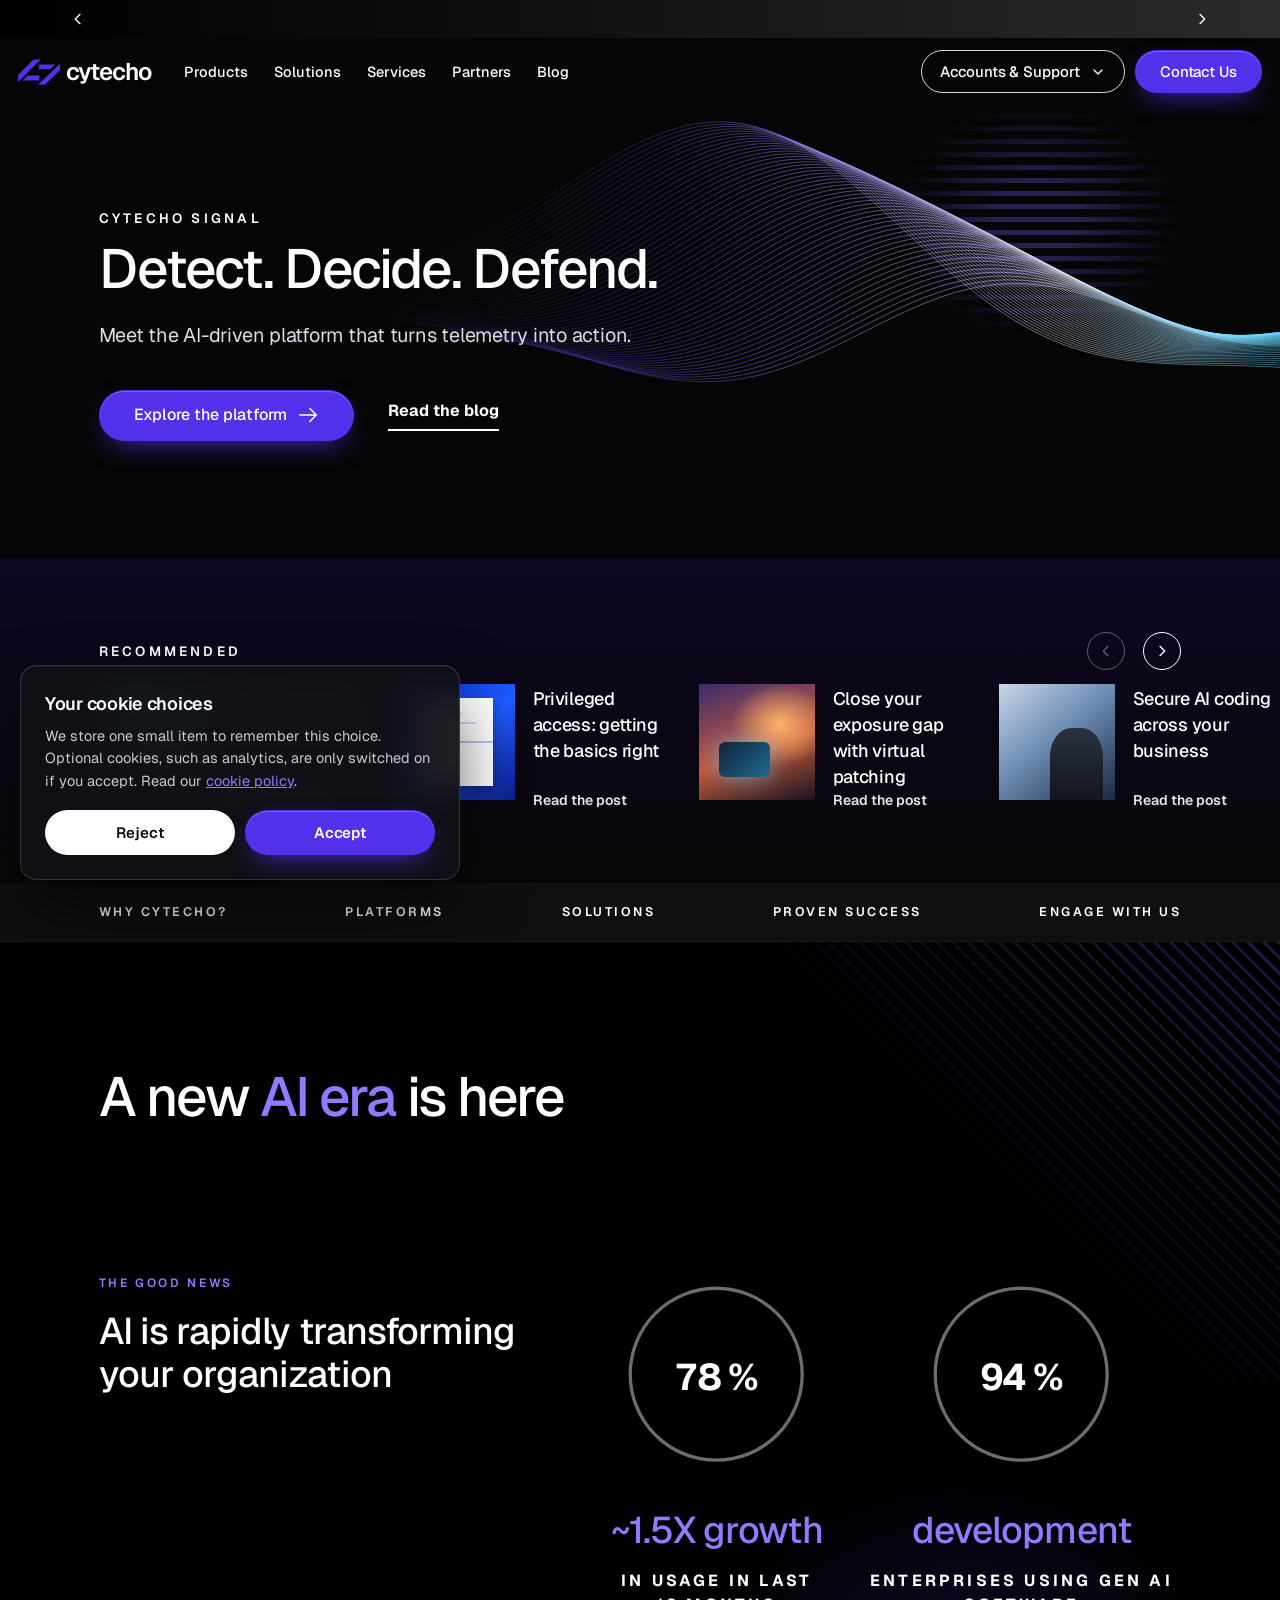
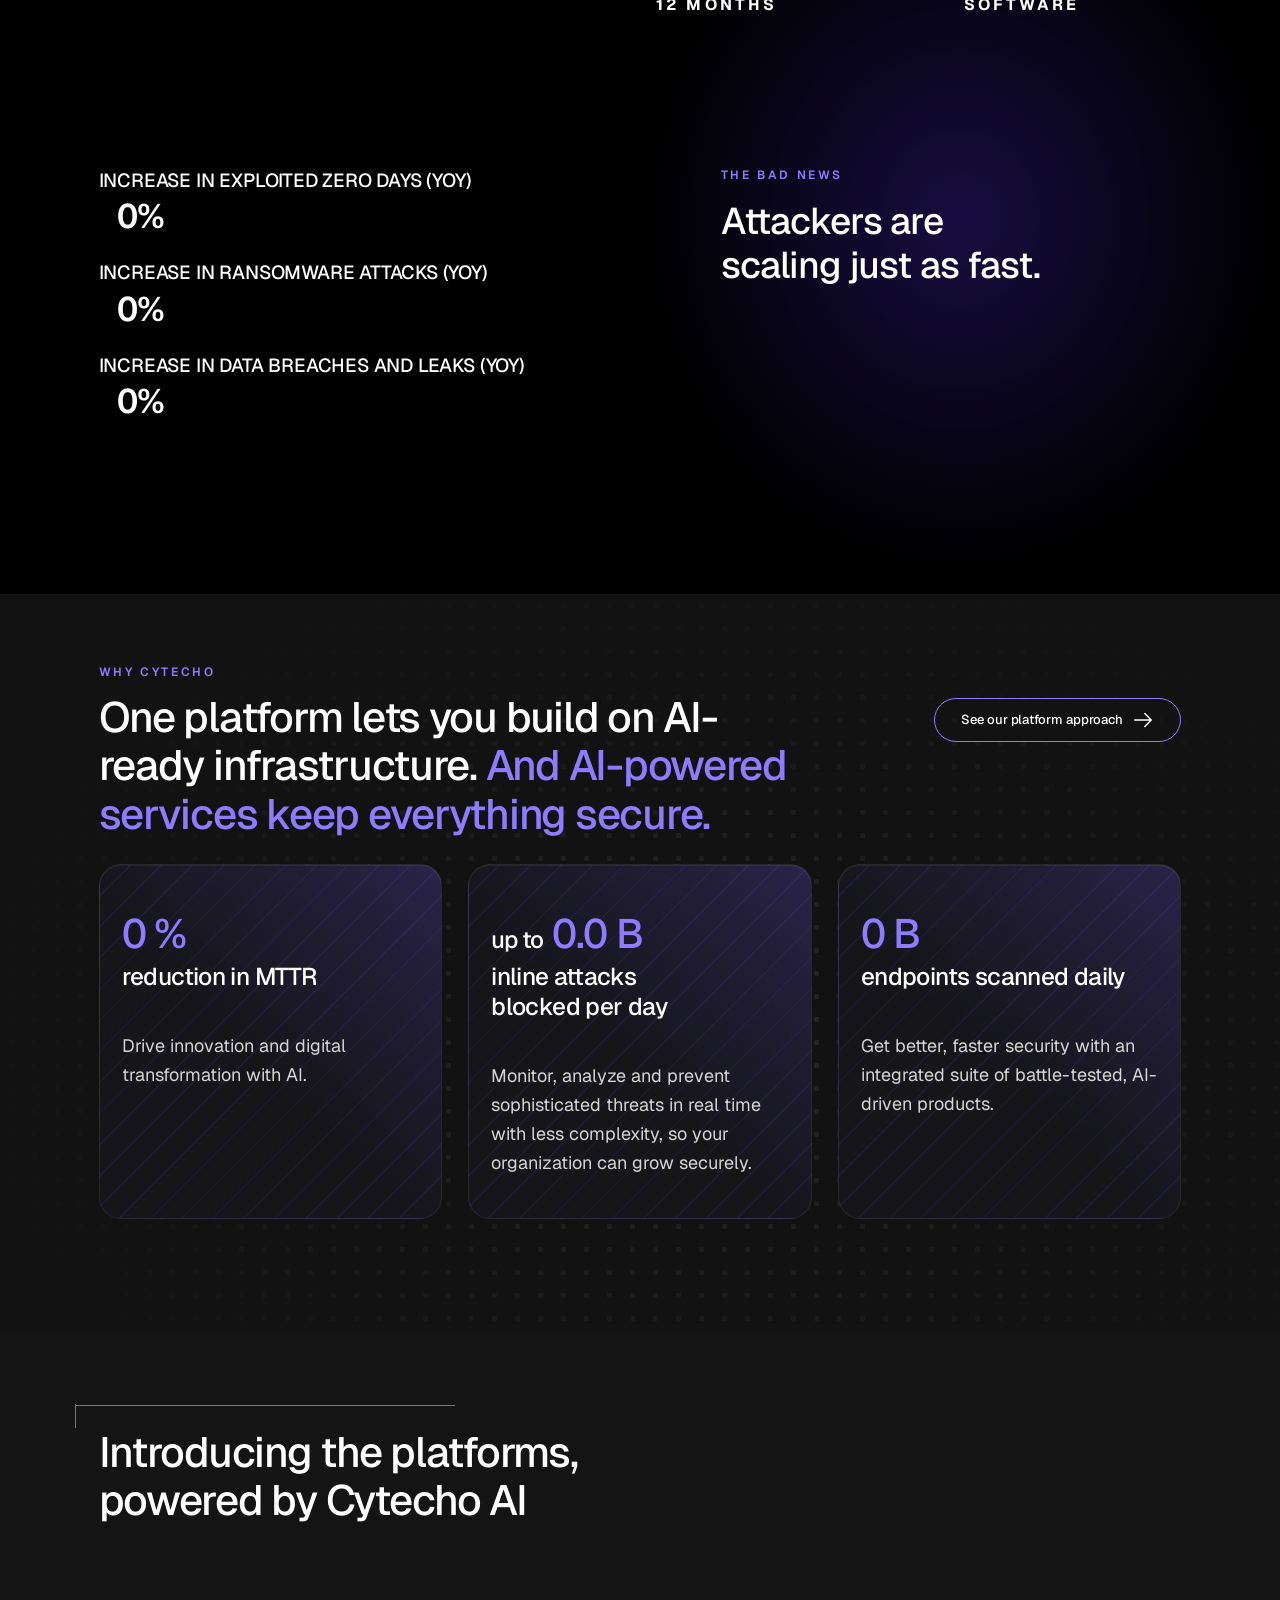
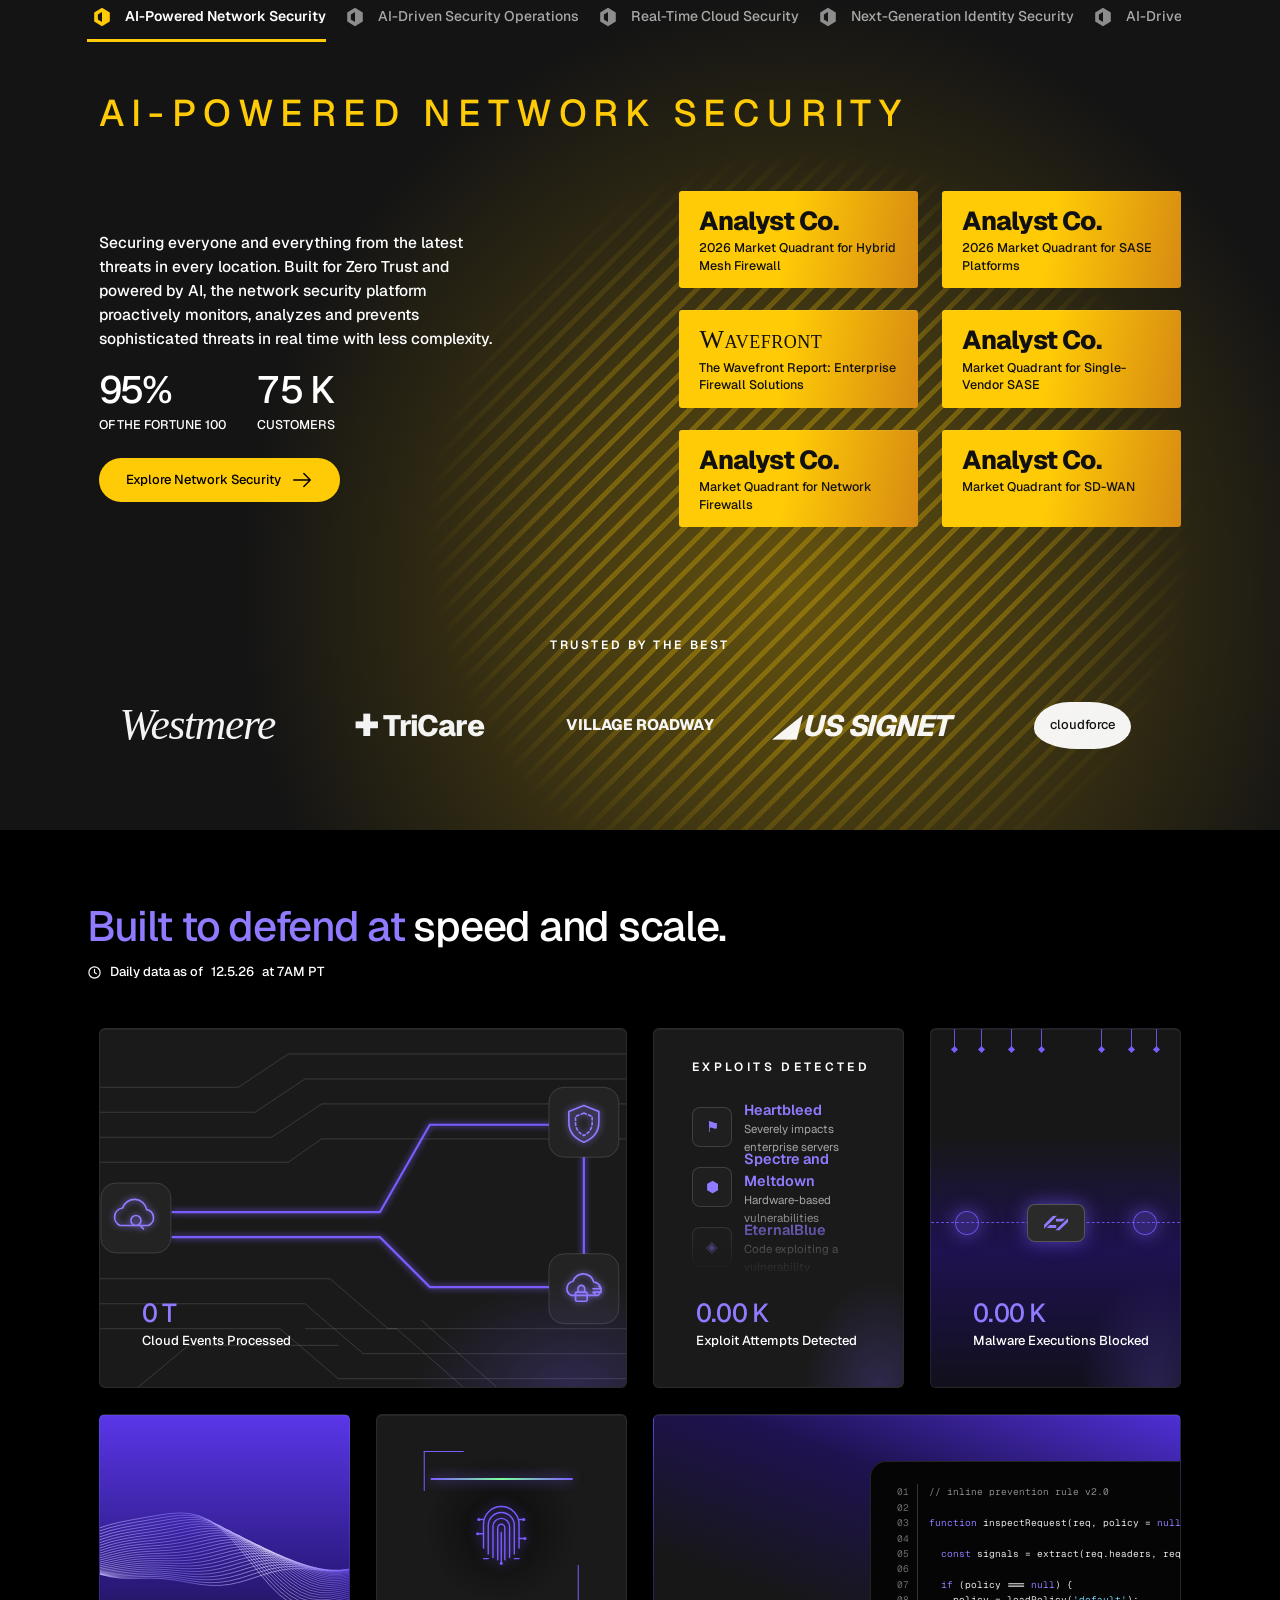
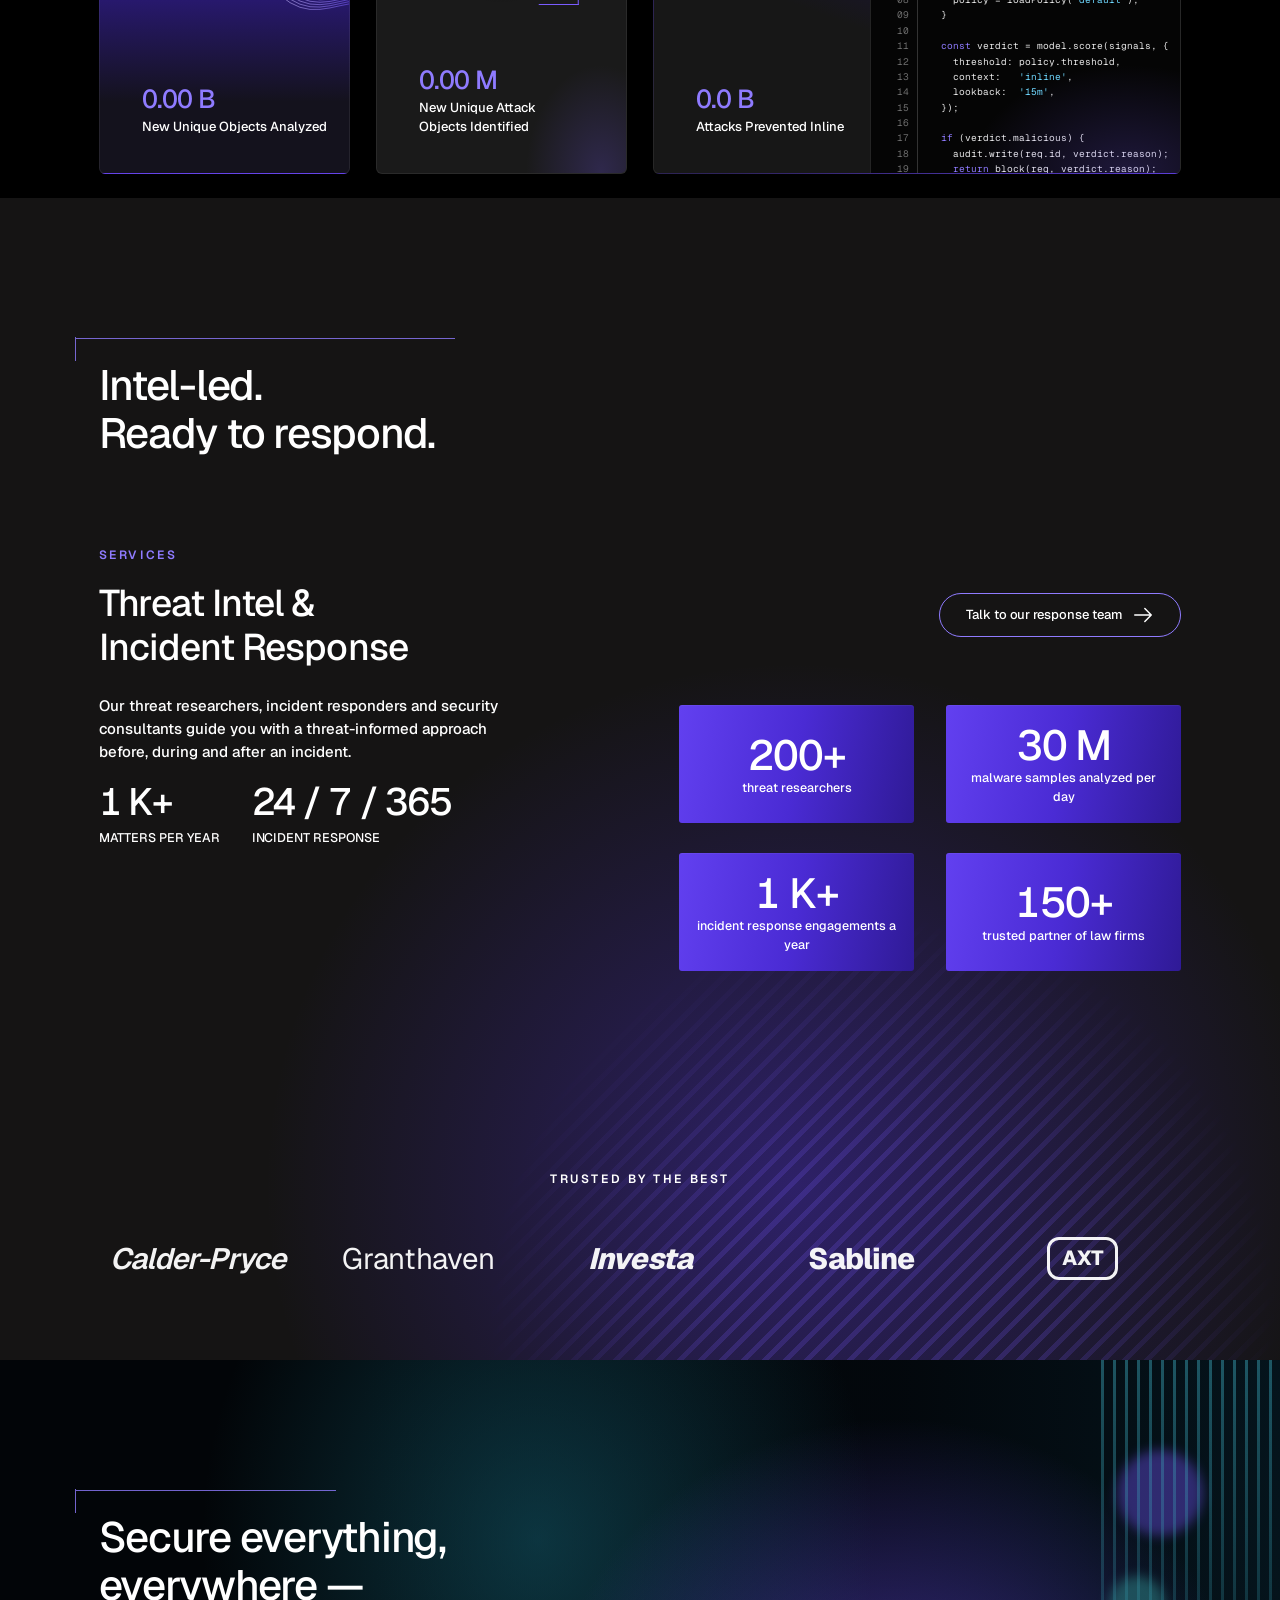
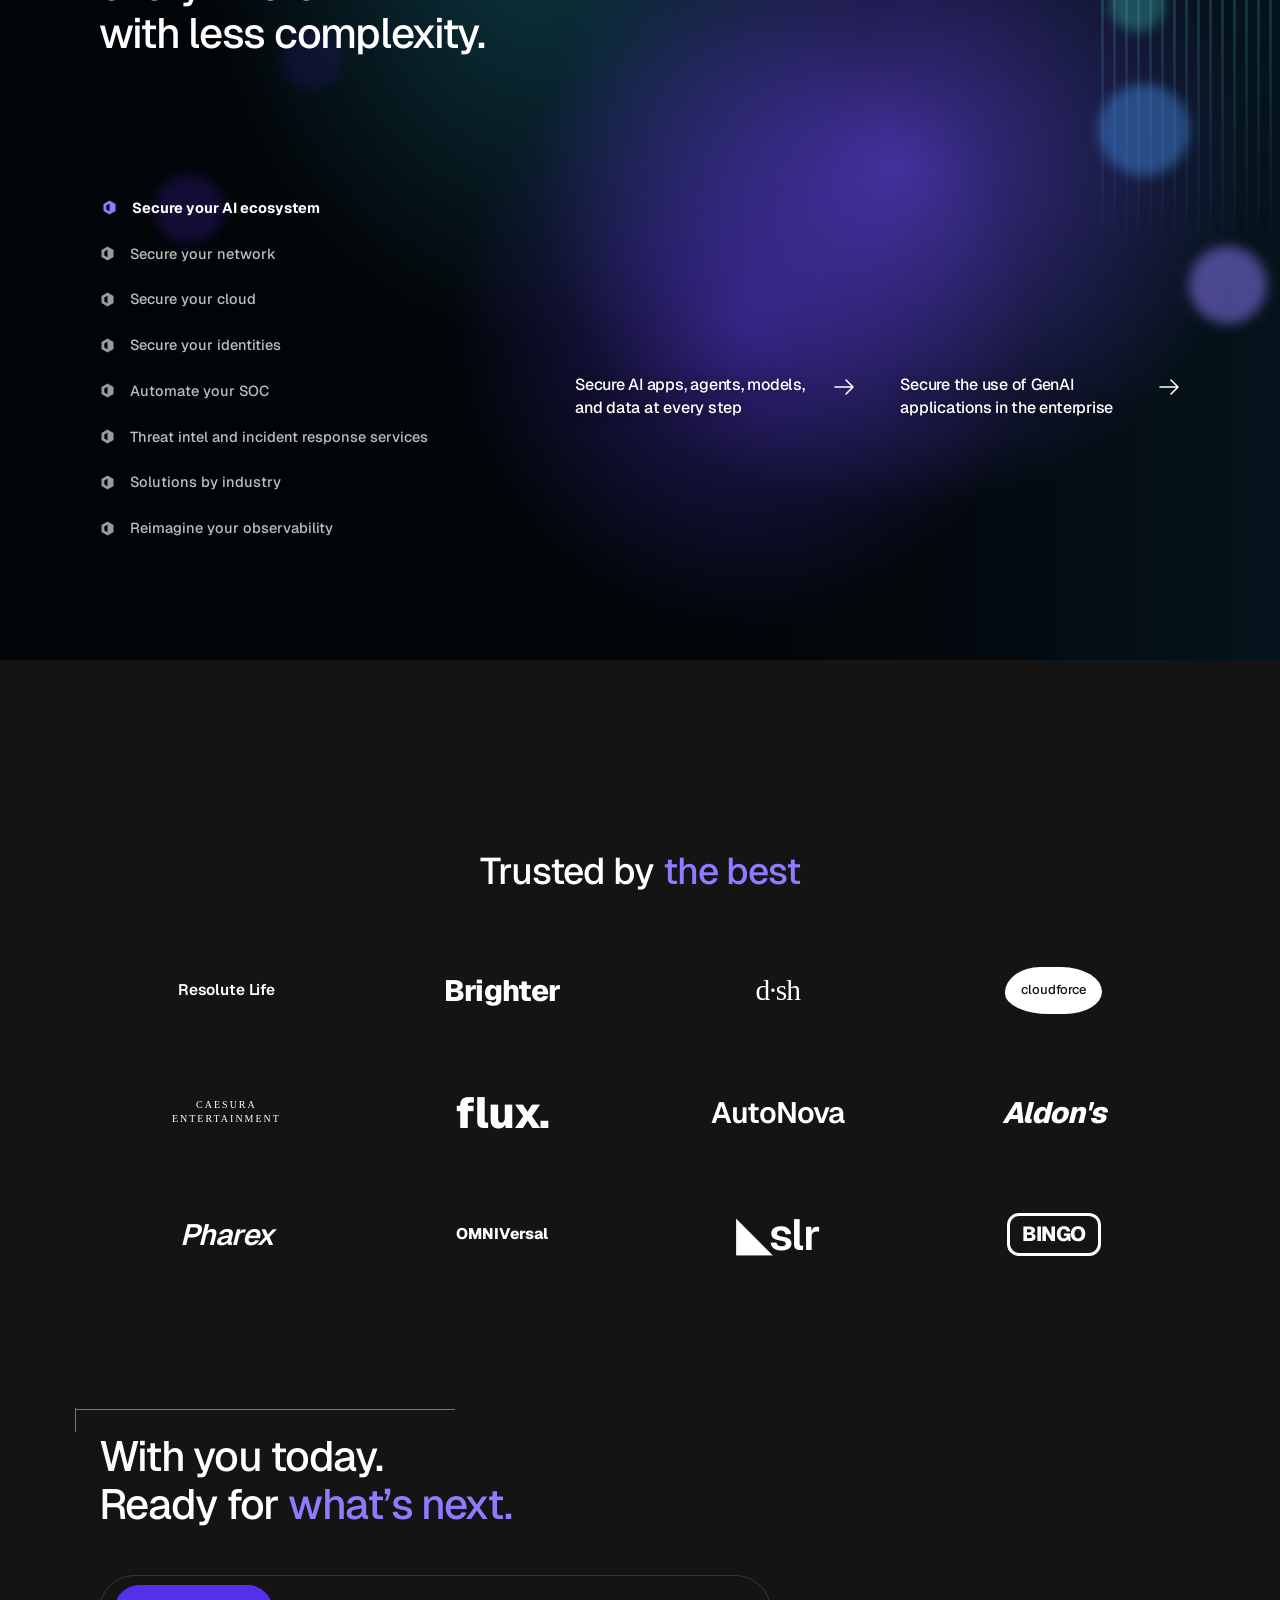
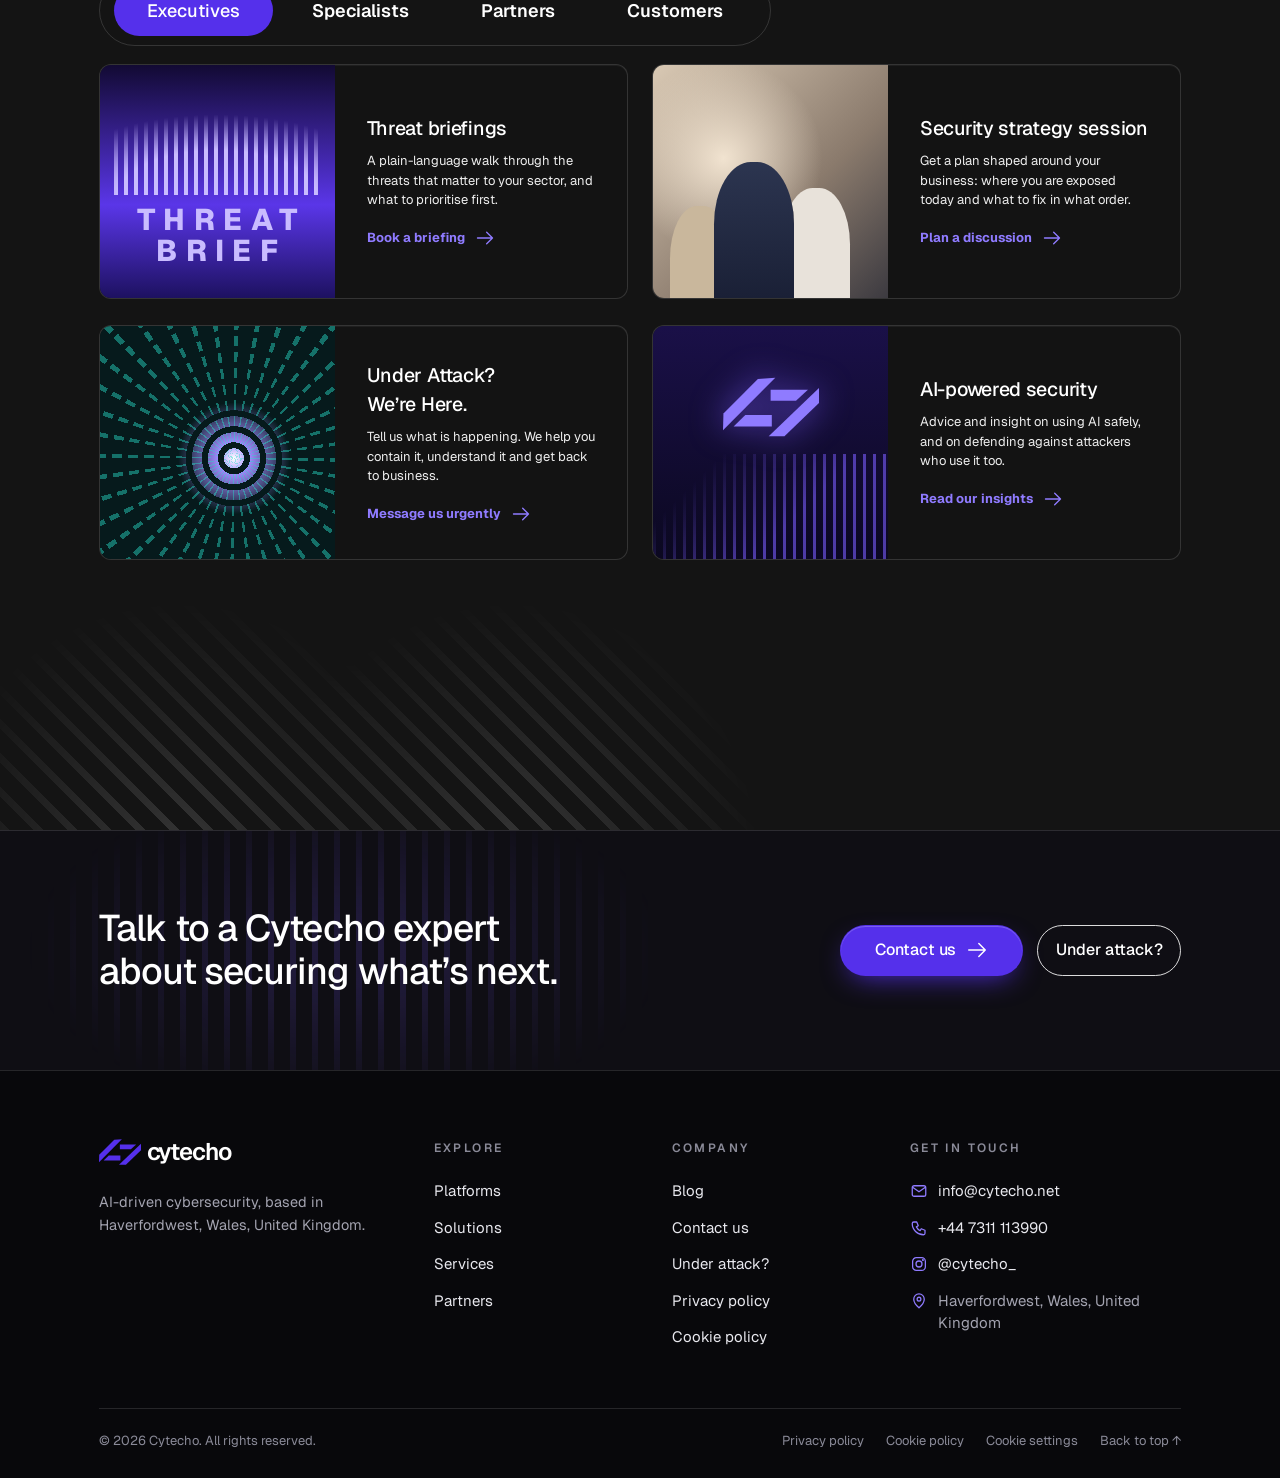
==== commit eea7ec0f: "Updated website" ====
--- a/index.html
+++ b/index.html
@@ -3,7 +3,7 @@
 <head>
 <meta charset="utf-8">
 <meta name="viewport" content="width=device-width, initial-scale=1">
-<title>Cytecho - Enterprise Cybersecurity</title>
+<title>Cytecho -  Enterprise Cybersecurity</title>
 <meta name="description" content="Cytecho — Leader in Cybersecurity Protection & Software for enterprises.">
 <link rel="icon" href="logo.svg" type="image/svg+xml">
 <link rel="preconnect" href="https://fonts.googleapis.com">
@@ -127,12 +127,12 @@
         <p>Drive innovation and digital transformation with AI.</p>
       </article>
       <article class="stat-card">
-        <p class="stat-num"><small>up to</small> <span data-count="30.9" data-dec="1">30.9</span> B</p>
+        <p class="stat-num"><small>up to</small> <span data-count="7.9" data-dec="1">7.9</span> B</p>
         <h3>inline attacks blocked per day</h3>
         <p>Monitor, analyze and prevent sophisticated threats in real time with less complexity, so your organization can grow securely.</p>
       </article>
       <article class="stat-card">
-        <p class="stat-num"><span data-count="480">480</span> B</p>
+        <p class="stat-num"><span data-count="134">134</span> B</p>
         <h3>endpoints scanned daily</h3>
         <p>Get better, faster security with an integrated suite of battle-tested, AI-driven products.</p>
       </article>
